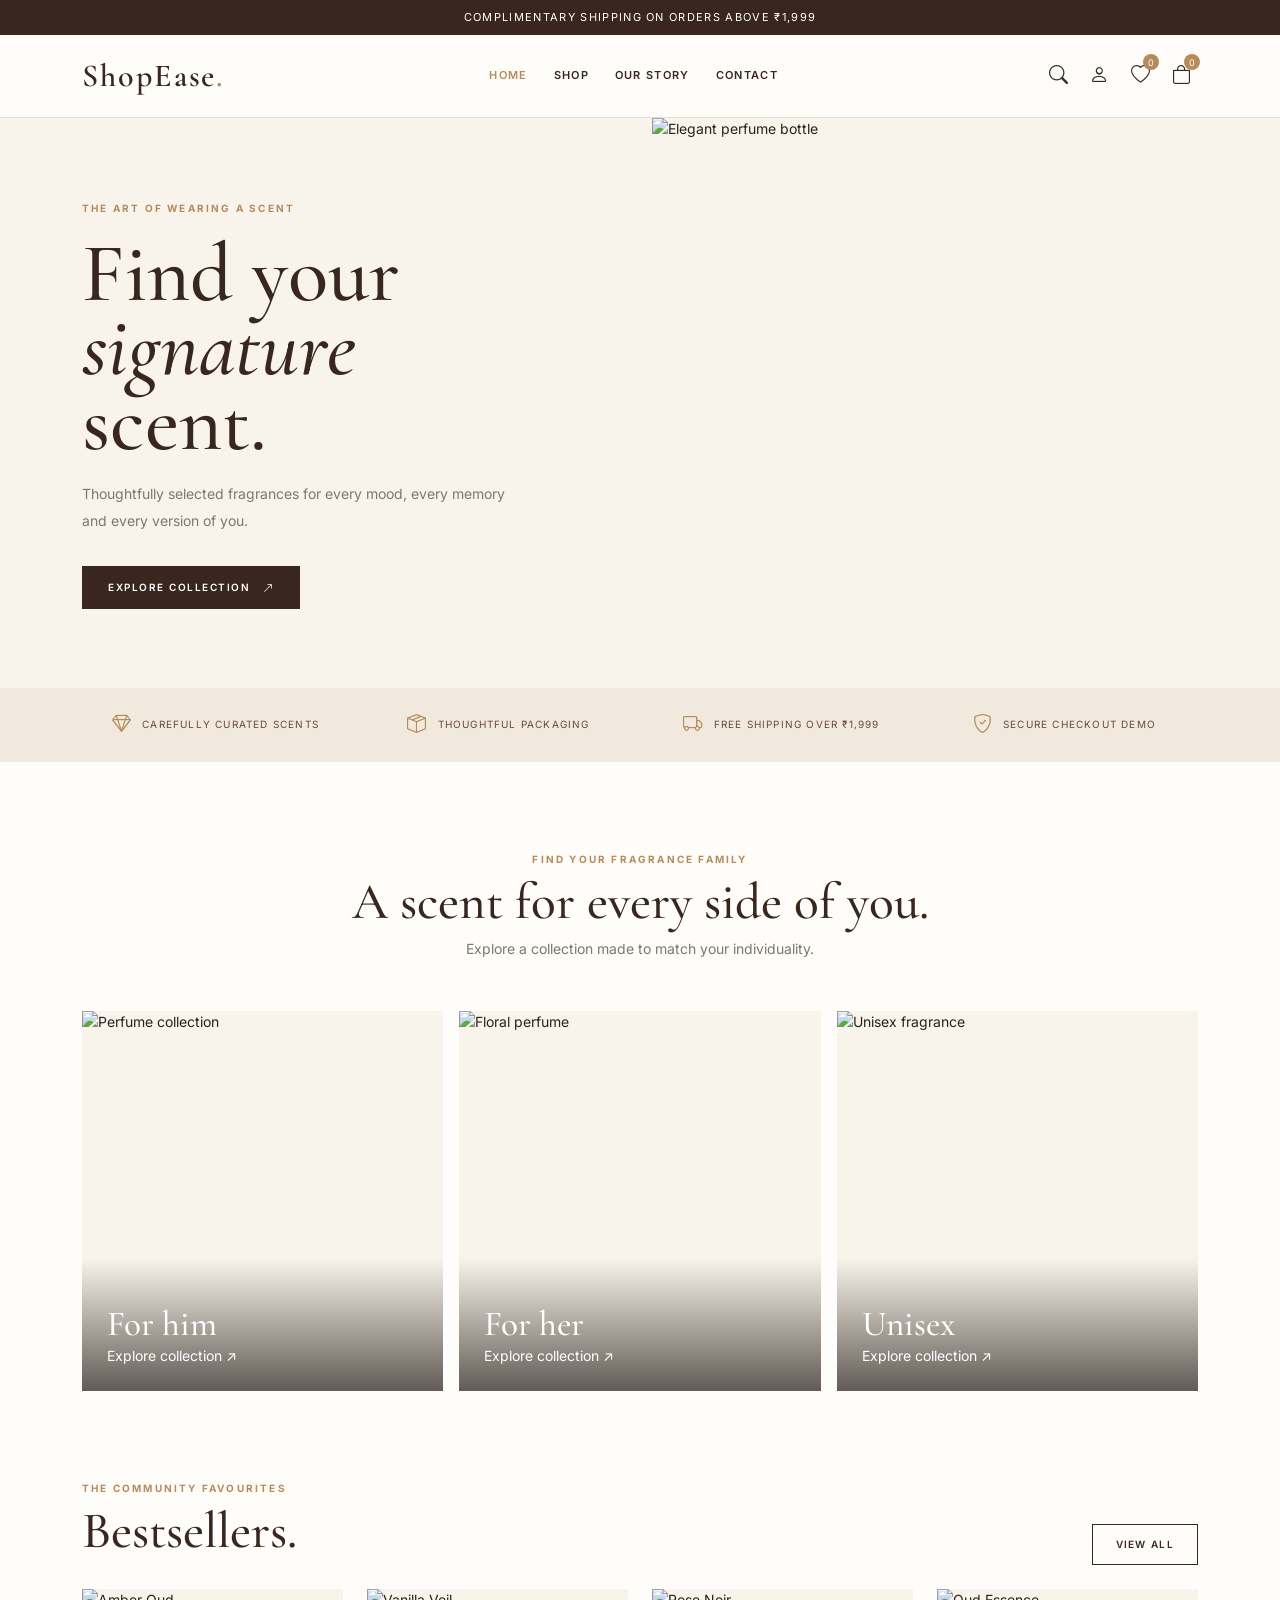
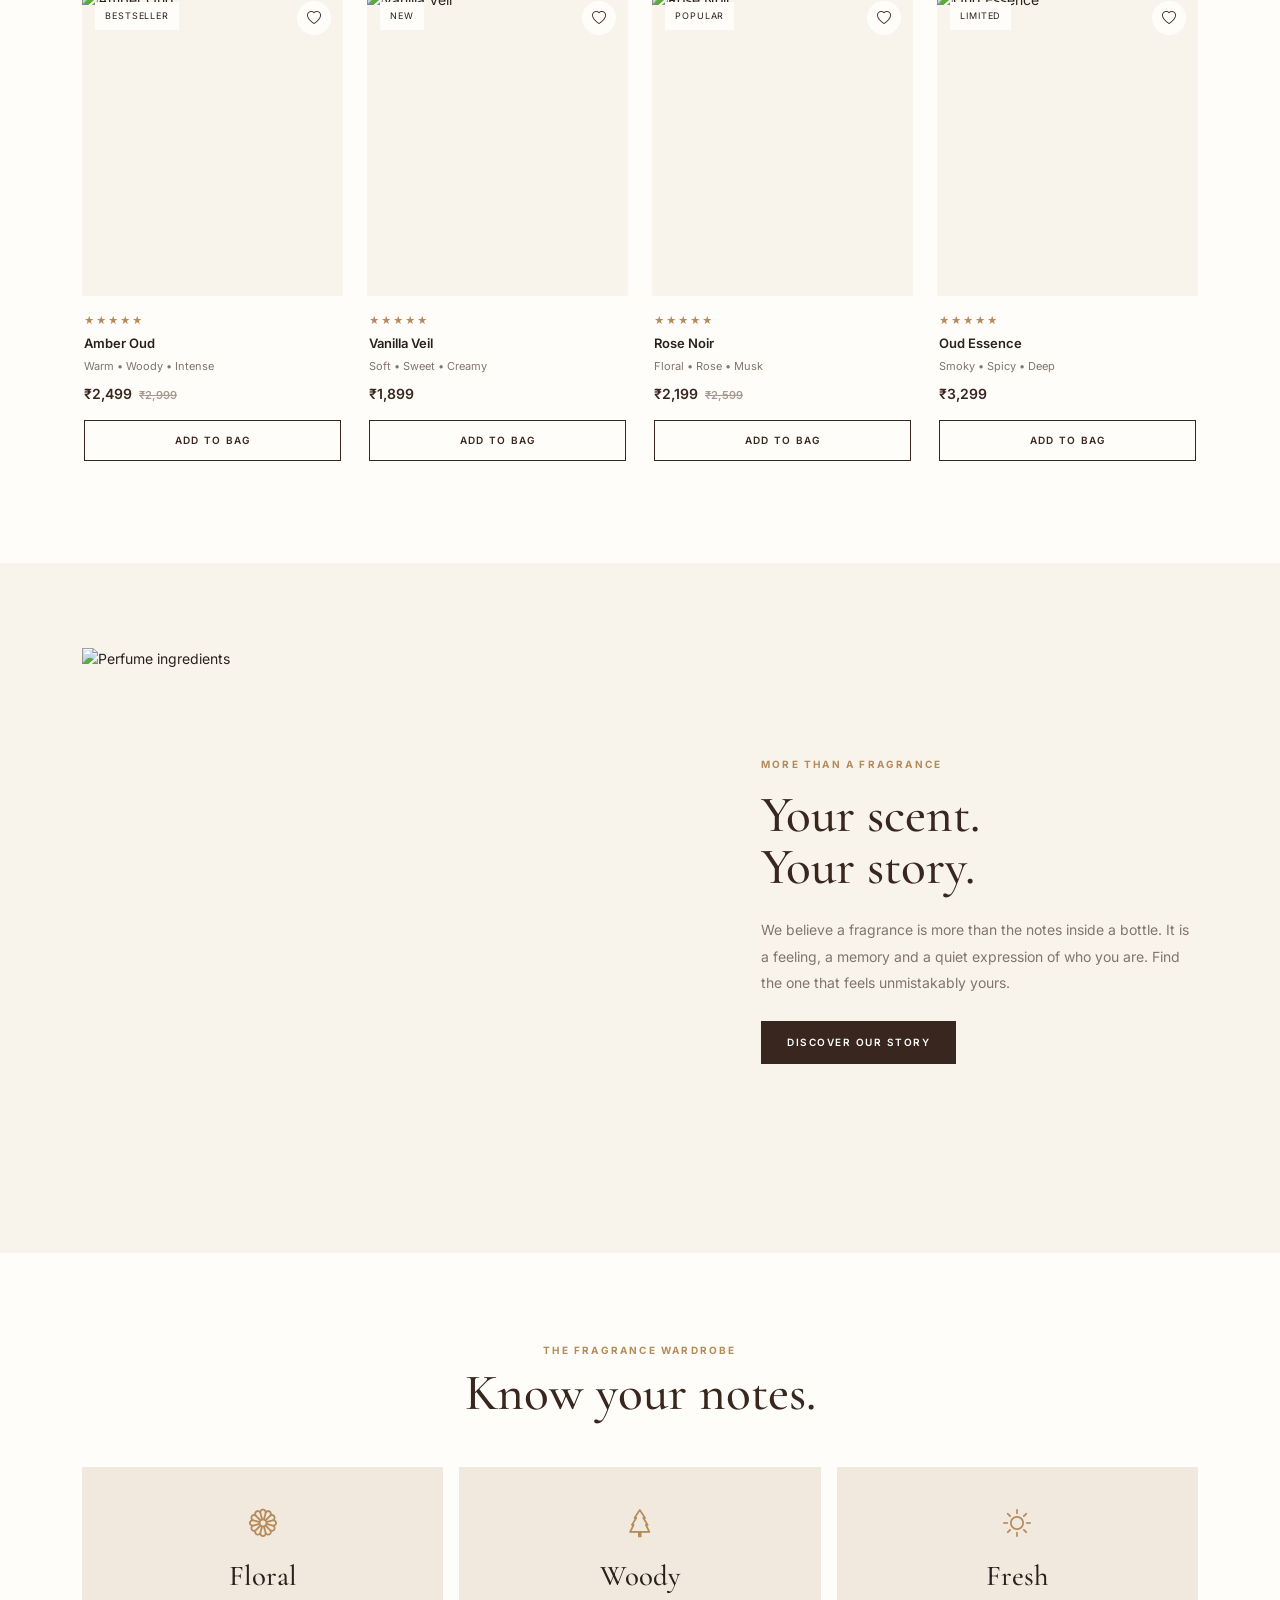
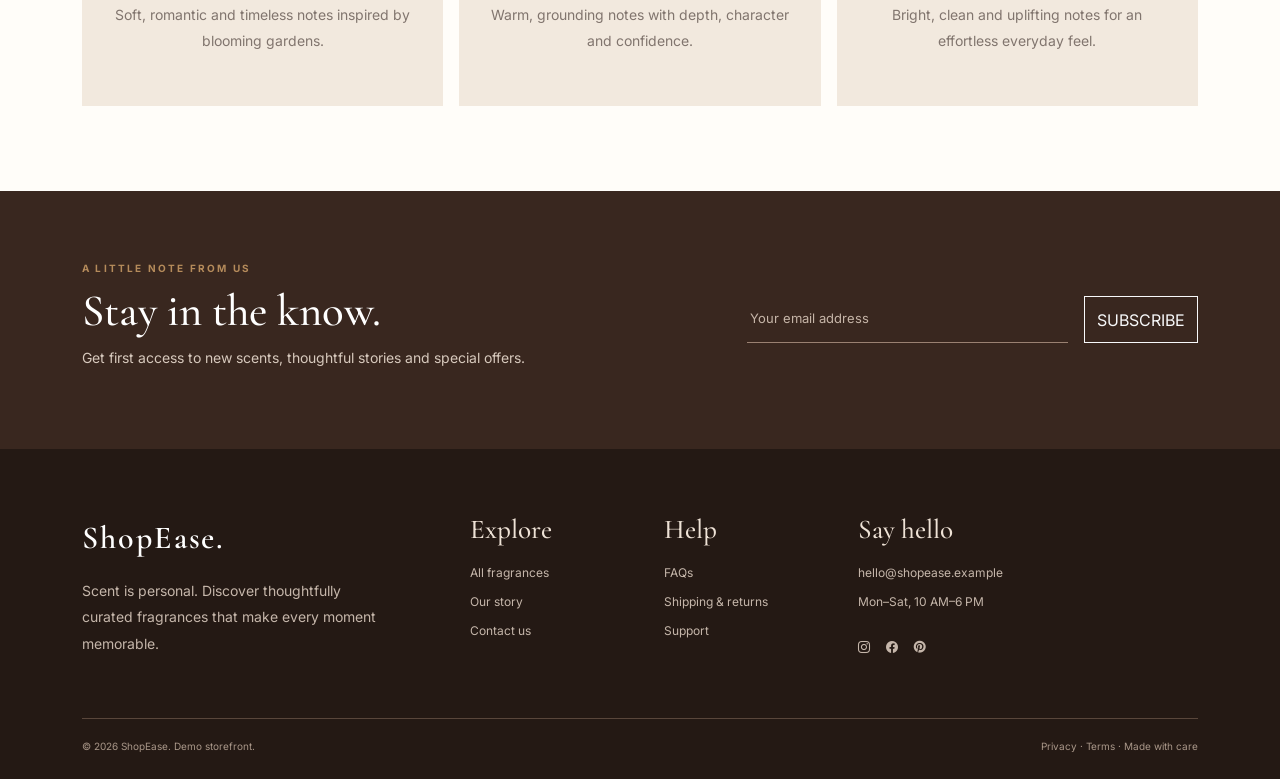
==== index.html @ 24ab1067 "first-commit" ====
<!doctype html>
<html lang="en">

<head>
    <meta charset="utf-8">
    <meta name="viewport" content="width=device-width, initial-scale=1">
    <meta name="description" content="Discover elegant fragrances at ShopEase.">
    <title>Home | ShopEase</title>
    <link rel="preconnect" href="https://fonts.googleapis.com">
    <link
        href="https://fonts.googleapis.com/css2?family=Cormorant+Garamond:wght@400;500;600;700&family=Inter:wght@300;400;500;600;700&display=swap"
        rel="stylesheet">
    <link href="https://cdn.jsdelivr.net/npm/bootstrap@5.3.3/dist/css/bootstrap.min.css" rel="stylesheet">
    <link href="https://cdn.jsdelivr.net/npm/bootstrap-icons@1.11.3/font/bootstrap-icons.min.css" rel="stylesheet">
    <link href="assets/css/style.css" rel="stylesheet">
</head>

<body>
    <div class="announcement">Complimentary shipping on orders above ₹1,999</div>
    <header class="site-header">
        <div class="container">
            <div class="header-main d-flex align-items-center justify-content-between">
                <button class="mobile-menu-btn d-lg-none" data-bs-toggle="offcanvas" data-bs-target="#mobileMenu"
                    aria-label="Open menu"><i class="bi bi-list"></i></button>
                <a class="brand-name" href="index.html">ShopEase<span style="color:var(--gold)">.</span></a>
                <nav class="desktop-nav d-none d-lg-block">
                    <ul class="navbar-nav flex-row">
                        <li class="nav-item"><a class="nav-link active" href="index.html">Home</a></li>
                        <li class="nav-item"><a class="nav-link " href="pages/shop.html">Shop</a></li>
                        <li class="nav-item"><a class="nav-link " href="pages/about.html">Our Story</a></li>
                        <li class="nav-item"><a class="nav-link " href="pages/contact.html">Contact</a></li>
                    </ul>
                </nav>
                <div class="d-flex align-items-center gap-2"><button class="header-icon" data-search-toggle
                        aria-label="Search"><i class="bi bi-search"></i></button><a
                        class="header-icon d-none d-sm-inline-block" href="pages/login.html" aria-label="Account"><i
                            class="bi bi-person"></i></a><a class="header-icon" href="pages/wishlist.html"
                        aria-label="Wishlist"><i class="bi bi-heart"></i><span class="count-badge"
                            data-wish-count>0</span></a><a class="header-icon" href="pages/cart.html"
                        aria-label="Cart"><i class="bi bi-bag"></i><span class="count-badge"
                            data-cart-count>0</span></a></div>
            </div>
        </div>
        <div class="search-panel" data-search-panel>
            <div class="container">
                <form action="pages/shop.html" class="d-flex gap-2"><input class="form-control" name="q"
                        placeholder="Search your favourite fragrance..."><button class="btn btn-choco">Search</button>
                </form>
            </div>
        </div>
    </header>
    <div class="offcanvas offcanvas-start" tabindex="-1" id="mobileMenu">
        <div class="offcanvas-header"><span class="brand-name">ShopEase.</span><button class="btn-close"
                data-bs-dismiss="offcanvas"></button></div>
        <div class="offcanvas-body">
            <div class="list-group list-group-flush"><a class="list-group-item" href="index.html">Home</a><a
                    class="list-group-item" href="pages/shop.html">Shop</a><a class="list-group-item"
                    href="pages/about.html">Our Story</a><a class="list-group-item"
                    href="pages/contact.html">Contact</a><a class="list-group-item" href="pages/login.html">My
                    Account</a><a class="list-group-item" href="pages/cart.html">Shopping Bag</a></div>
        </div>
    </div>
    <main>
        <section class="hero">
            <div class="container">
                <div class="row align-items-center">
                    <div class="col-lg-6">
                        <div class="hero-copy"><span class="eyebrow">The art of wearing a scent</span>
                            <h1>Find your<br><em>signature</em><br> scent.</h1>
                            <p>Thoughtfully selected fragrances for every mood, every memory and every version of you.
                            </p><a href="pages/shop.html" class="btn btn-choco mt-3">Explore collection <i
                                    class="bi bi-arrow-up-right ms-2"></i></a>
                        </div>
                    </div>
                    <div class="col-lg-6"><img class="hero-image"
                            src="https://images.unsplash.com/photo-1594035910387-fea47794261f?auto=format&fit=crop&w=1300&q=90"
                            alt="Elegant perfume bottle"></div>
                </div>
            </div>
        </section>
        <section class="trust-strip">
            <div class="container">
                <div class="row g-3">
                    <div class="col-6 col-lg-3">
                        <div class="trust-item"><i class="bi bi-gem"></i> Carefully curated scents</div>
                    </div>
                    <div class="col-6 col-lg-3">
                        <div class="trust-item"><i class="bi bi-box-seam"></i> Thoughtful packaging</div>
                    </div>
                    <div class="col-6 col-lg-3">
                        <div class="trust-item"><i class="bi bi-truck"></i> Free shipping over ₹1,999</div>
                    </div>
                    <div class="col-6 col-lg-3">
                        <div class="trust-item"><i class="bi bi-shield-check"></i> Secure checkout demo</div>
                    </div>
                </div>
            </div>
        </section>
        <section class="section-pad">
            <div class="container">
                <div class="text-center mb-5"><span class="eyebrow">Find your fragrance family</span>
                    <h2 class="section-title mt-2">A scent for every side of you.</h2>
                    <p class="section-copy">Explore a collection made to match your individuality.</p>
                </div>
                <div class="row g-3">
                    <div class="col-md-4"><a class="category-card d-block" href="pages/shop.html"><img
                                src="https://images.unsplash.com/photo-1615634260167-c8cdede054de?auto=format&fit=crop&w=900&q=85"
                                alt="Perfume collection">
                            <div class="category-overlay">
                                <h3>For him</h3><span>Explore collection ↗</span>
                            </div>
                        </a></div>
                    <div class="col-md-4"><a class="category-card d-block" href="pages/shop.html"><img
                                src="https://images.unsplash.com/photo-1585386959984-a4155224a1ad?auto=format&fit=crop&w=900&q=85"
                                alt="Floral perfume">
                            <div class="category-overlay">
                                <h3>For her</h3><span>Explore collection ↗</span>
                            </div>
                        </a></div>
                    <div class="col-md-4"><a class="category-card d-block" href="pages/shop.html"><img
                                src="https://images.unsplash.com/photo-1592945403244-b3fbafd7f539?auto=format&fit=crop&w=900&q=85"
                                alt="Unisex fragrance">
                            <div class="category-overlay">
                                <h3>Unisex</h3><span>Explore collection ↗</span>
                            </div>
                        </a></div>
                </div>
            </div>
        </section>
        <section class="section-pad pt-0">
            <div class="container">
                <div class="d-flex justify-content-between align-items-end mb-4">
                    <div><span class="eyebrow">The community favourites</span>
                        <h2 class="section-title mt-2">Bestsellers.</h2>
                    </div><a href="pages/shop.html" class="btn btn-outline-choco">View all</a>
                </div>
                <div class="row g-4">
                    <div class="col-6 col-lg-3">
                        <div class="product-card">
                            <div class="product-image-wrap"><a href="product.html?id=amber-oud"><img
                                        src="https://images.unsplash.com/photo-1594035910387-fea47794261f?auto=format&fit=crop&w=900&q=85"
                                        alt="Amber Oud" loading="lazy"></a><span class="product-tag">BESTSELLER</span>
                                <div class="product-actions"><button aria-label="Add to wishlist"
                                        data-wishlist='{"id":"amber-oud","name":"Amber Oud","desc":"Warm \u2022 Woody \u2022 Intense","price":2499,"old":2999,"image":"https://images.unsplash.com/photo-1594035910387-fea47794261f?auto=format&fit=crop&w=900&q=85","tag":"BESTSELLER","size":"100 ml"}'><i
                                            class="bi bi-heart"></i></button></div>
                            </div>
                            <div class="product-info">
                                <div class="stars mb-2">★★★★★</div>
                                <h3><a href="product.html?id=amber-oud">Amber Oud</a></h3>
                                <p>Warm • Woody • Intense</p>
                                <div class="price">₹2,499<span class="old-price">₹2,999</span></div><button
                                    class="btn btn-outline-choco btn-sm mt-3 w-100"
                                    data-add-cart='{"id":"amber-oud","name":"Amber Oud","desc":"Warm \u2022 Woody \u2022 Intense","price":2499,"old":2999,"image":"https://images.unsplash.com/photo-1594035910387-fea47794261f?auto=format&fit=crop&w=900&q=85","tag":"BESTSELLER","size":"100 ml"}'>Add
                                    to bag</button>
                            </div>
                        </div>
                    </div>
                    <div class="col-6 col-lg-3">
                        <div class="product-card">
                            <div class="product-image-wrap"><a href="product.html?id=vanilla-veil"><img
                                        src="https://images.unsplash.com/photo-1592945403244-b3fbafd7f539?auto=format&fit=crop&w=900&q=85"
                                        alt="Vanilla Veil" loading="lazy"></a><span class="product-tag">NEW</span>
                                <div class="product-actions"><button aria-label="Add to wishlist"
                                        data-wishlist='{"id":"vanilla-veil","name":"Vanilla Veil","desc":"Soft \u2022 Sweet \u2022 Creamy","price":1899,"old":0,"image":"https://images.unsplash.com/photo-1592945403244-b3fbafd7f539?auto=format&fit=crop&w=900&q=85","tag":"NEW","size":"100 ml"}'><i
                                            class="bi bi-heart"></i></button></div>
                            </div>
                            <div class="product-info">
                                <div class="stars mb-2">★★★★★</div>
                                <h3><a href="product.html?id=vanilla-veil">Vanilla Veil</a></h3>
                                <p>Soft • Sweet • Creamy</p>
                                <div class="price">₹1,899</div><button class="btn btn-outline-choco btn-sm mt-3 w-100"
                                    data-add-cart='{"id":"vanilla-veil","name":"Vanilla Veil","desc":"Soft \u2022 Sweet \u2022 Creamy","price":1899,"old":0,"image":"https://images.unsplash.com/photo-1592945403244-b3fbafd7f539?auto=format&fit=crop&w=900&q=85","tag":"NEW","size":"100 ml"}'>Add
                                    to bag</button>
                            </div>
                        </div>
                    </div>
                    <div class="col-6 col-lg-3">
                        <div class="product-card">
                            <div class="product-image-wrap"><a href="product.html?id=rose-noir"><img
                                        src="https://images.unsplash.com/photo-1585386959984-a4155224a1ad?auto=format&fit=crop&w=900&q=85"
                                        alt="Rose Noir" loading="lazy"></a><span class="product-tag">POPULAR</span>
                                <div class="product-actions"><button aria-label="Add to wishlist"
                                        data-wishlist='{"id":"rose-noir","name":"Rose Noir","desc":"Floral \u2022 Rose \u2022 Musk","price":2199,"old":2599,"image":"https://images.unsplash.com/photo-1585386959984-a4155224a1ad?auto=format&fit=crop&w=900&q=85","tag":"POPULAR","size":"100 ml"}'><i
                                            class="bi bi-heart"></i></button></div>
                            </div>
                            <div class="product-info">
                                <div class="stars mb-2">★★★★★</div>
                                <h3><a href="product.html?id=rose-noir">Rose Noir</a></h3>
                                <p>Floral • Rose • Musk</p>
                                <div class="price">₹2,199<span class="old-price">₹2,599</span></div><button
                                    class="btn btn-outline-choco btn-sm mt-3 w-100"
                                    data-add-cart='{"id":"rose-noir","name":"Rose Noir","desc":"Floral \u2022 Rose \u2022 Musk","price":2199,"old":2599,"image":"https://images.unsplash.com/photo-1585386959984-a4155224a1ad?auto=format&fit=crop&w=900&q=85","tag":"POPULAR","size":"100 ml"}'>Add
                                    to bag</button>
                            </div>
                        </div>
                    </div>
                    <div class="col-6 col-lg-3">
                        <div class="product-card">
                            <div class="product-image-wrap"><a href="product.html?id=oud-essence"><img
                                        src="https://images.unsplash.com/photo-1615634260167-c8cdede054de?auto=format&fit=crop&w=900&q=85"
                                        alt="Oud Essence" loading="lazy"></a><span class="product-tag">LIMITED</span>
                                <div class="product-actions"><button aria-label="Add to wishlist"
                                        data-wishlist='{"id":"oud-essence","name":"Oud Essence","desc":"Smoky \u2022 Spicy \u2022 Deep","price":3299,"old":0,"image":"https://images.unsplash.com/photo-1615634260167-c8cdede054de?auto=format&fit=crop&w=900&q=85","tag":"LIMITED","size":"100 ml"}'><i
                                            class="bi bi-heart"></i></button></div>
                            </div>
                            <div class="product-info">
                                <div class="stars mb-2">★★★★★</div>
                                <h3><a href="product.html?id=oud-essence">Oud Essence</a></h3>
                                <p>Smoky • Spicy • Deep</p>
                                <div class="price">₹3,299</div><button class="btn btn-outline-choco btn-sm mt-3 w-100"
                                    data-add-cart='{"id":"oud-essence","name":"Oud Essence","desc":"Smoky \u2022 Spicy \u2022 Deep","price":3299,"old":0,"image":"https://images.unsplash.com/photo-1615634260167-c8cdede054de?auto=format&fit=crop&w=900&q=85","tag":"LIMITED","size":"100 ml"}'>Add
                                    to bag</button>
                            </div>
                        </div>
                    </div>
                </div>
            </div>
        </section>
        <section class="editorial section-pad">
            <div class="container">
                <div class="row align-items-center g-5">
                    <div class="col-lg-6"><img class="editorial-img"
                            src="https://images.unsplash.com/photo-1608571423902-eed4a5ad8108?auto=format&fit=crop&w=1100&q=85"
                            alt="Perfume ingredients"></div>
                    <div class="col-lg-5 offset-lg-1"><span class="eyebrow">More than a fragrance</span>
                        <h2 class="section-title mt-3">Your scent.<br>Your story.</h2>
                        <p class="section-copy my-4">We believe a fragrance is more than the notes inside a bottle. It
                            is a feeling, a memory and a quiet expression of who you are. Find the one that feels
                            unmistakably yours.</p><a href="pages/about.html" class="btn btn-choco">Discover our
                            story</a>
                    </div>
                </div>
            </div>
        </section>
        <section class="section-pad">
            <div class="container">
                <div class="text-center mb-5"><span class="eyebrow">The fragrance wardrobe</span>
                    <h2 class="section-title mt-2">Know your notes.</h2>
                </div>
                <div class="row g-3">
                    <div class="col-md-4">
                        <div class="note-card"><i class="bi bi-flower1"></i>
                            <h3>Floral</h3>
                            <p class="section-copy">Soft, romantic and timeless notes inspired by blooming gardens.</p>
                        </div>
                    </div>
                    <div class="col-md-4">
                        <div class="note-card"><i class="bi bi-tree"></i>
                            <h3>Woody</h3>
                            <p class="section-copy">Warm, grounding notes with depth, character and confidence.</p>
                        </div>
                    </div>
                    <div class="col-md-4">
                        <div class="note-card"><i class="bi bi-sun"></i>
                            <h3>Fresh</h3>
                            <p class="section-copy">Bright, clean and uplifting notes for an effortless everyday feel.
                            </p>
                        </div>
                    </div>
                </div>
            </div>
        </section>
    </main>
    <section class="newsletter">
        <div class="container">
            <div class="row align-items-center g-4">
                <div class="col-lg-6"><span class="eyebrow">A little note from us</span>
                    <h2 class="serif mt-2">Stay in the know.</h2>
                    <p>Get first access to new scents, thoughtful stories and special offers.</p>
                </div>
                <div class="col-lg-5 offset-lg-1">
                    <form class="newsletter-form d-flex gap-3" data-newsletter><input type="email" class="form-control"
                            placeholder="Your email address" required><button
                            class="btn btn-outline-light rounded-0 text-uppercase" type="submit">Subscribe</button>
                    </form>
                </div>
            </div>
        </div>
    </section>
    <footer class="site-footer">
        <div class="container">
            <div class="row g-5">
                <div class="col-lg-4"><a class="brand-name text-white" href="index.html">ShopEase.</a>
                    <p class="mt-3" style="color:#c5b6aa;line-height:1.9;max-width:300px">Scent is personal. Discover
                        thoughtfully curated fragrances that make every moment memorable.</p>
                </div>
                <div class="col-6 col-lg-2">
                    <h3 class="footer-title">Explore</h3><a class="footer-link" href="pages/shop.html">All
                        fragrances</a><a class="footer-link" href="pages/about.html">Our story</a><a class="footer-link"
                        href="pages/contact.html">Contact us</a>
                </div>
                <div class="col-6 col-lg-2">
                    <h3 class="footer-title">Help</h3><a class="footer-link" href="pages/faq.html">FAQs</a><a
                        class="footer-link" href="pages/shipping.html">Shipping & returns</a><a class="footer-link"
                        href="pages/contact.html">Support</a>
                </div>
                <div class="col-lg-3">
                    <h3 class="footer-title">Say hello</h3><a class="footer-link"
                        href="mailto:hello@shopease.example">hello@shopease.example</a><span
                        class="footer-link">Mon–Sat, 10 AM–6 PM</span>
                    <div class="d-flex gap-3 mt-3"><a class="footer-link" href="#"><i class="bi bi-instagram"></i></a><a
                            class="footer-link" href="#"><i class="bi bi-facebook"></i></a><a class="footer-link"
                            href="#"><i class="bi bi-pinterest"></i></a></div>
                </div>
            </div>
            <div class="footer-bottom d-flex flex-column flex-md-row justify-content-between gap-2"><span>© 2026
                    ShopEase. Demo storefront.</span><span>Privacy · Terms · Made with care</span></div>
        </div>
    </footer>
    <script src="https://cdn.jsdelivr.net/npm/bootstrap@5.3.3/dist/js/bootstrap.bundle.min.js"></script>
    <script src="assets/js/main.js"></script>
    <script src="assets/js/main-second.js"></script>
</body>

</html>
---- assets/css/style.css ----
:root{--cream:#f8f4ec;--cream-2:#eee5d8;--paper:#fffdf9;--choco:#39271f;--brown:#684a3b;--tan:#c9a98b;--gold:#b58b5b;--ink:#29211d;--muted:#81756e;--line:#e7ddd1}
*{box-sizing:border-box}html{scroll-behavior:smooth}body{font-family:'Inter',sans-serif;background:var(--paper);color:var(--ink);font-size:14px}a{color:inherit;text-decoration:none}a:hover{color:var(--gold)}img{max-width:100%;display:block}button,.btn{transition:.25s ease}.serif,.brand-name,h1,h2,h3,h4{font-family:'Cormorant Garamond',serif}.brand-name{font-size:2rem;font-weight:600;letter-spacing:.06em;color:var(--choco)}.announcement{background:var(--choco);color:#fff;text-align:center;padding:9px 12px;font-size:11px;letter-spacing:.12em;text-transform:uppercase}.site-header{background:rgba(255,253,249,.97);border-bottom:1px solid var(--line);position:sticky;top:0;z-index:1000}.header-main{min-height:82px}.nav-link{font-size:11px;text-transform:uppercase;letter-spacing:.12em;font-weight:600;color:var(--choco)!important;padding:12px 13px!important}.nav-link:hover,.nav-link.active{color:var(--gold)!important}.header-icon{border:0;background:transparent;color:var(--choco);font-size:19px;padding:7px;position:relative}.count-badge{position:absolute;top:0;right:-2px;background:var(--gold);color:white;border-radius:50%;font-size:9px;width:16px;height:16px;display:grid;place-items:center}.btn-choco{background:var(--choco);color:#fff;border:1px solid var(--choco);border-radius:0;padding:13px 25px;text-transform:uppercase;font-size:10px;letter-spacing:.15em;font-weight:600}.btn-choco:hover{background:var(--gold);border-color:var(--gold);color:#fff}.btn-outline-choco{border:1px solid var(--choco);color:var(--choco);border-radius:0;padding:12px 23px;text-transform:uppercase;font-size:10px;letter-spacing:.13em;font-weight:600}.btn-outline-choco:hover{background:var(--choco);color:white}.eyebrow{font-size:10px;text-transform:uppercase;letter-spacing:.22em;color:var(--gold);font-weight:700}.section-title{font-size:clamp(2.2rem,4vw,3.4rem);line-height:1.02;color:var(--choco);font-weight:500}.section-copy{color:var(--muted);line-height:1.9}.hero{background:var(--cream);min-height:570px;display:flex;align-items:center;overflow:hidden}.hero-copy{padding:70px 0}.hero h1{font-size:clamp(3.4rem,6.5vw,6rem);line-height:.9;font-weight:500;color:var(--choco);margin:20px 0}.hero p{max-width:430px;color:var(--muted);line-height:1.9}.hero-image{height:570px;object-fit:cover;width:100%;object-position:center}.trust-strip{background:#f1e9de;padding:23px 0}.trust-item{font-size:10px;text-transform:uppercase;letter-spacing:.12em;color:var(--brown);display:flex;align-items:center;gap:10px;justify-content:center}.trust-item i{font-size:19px;color:var(--gold)}.section-pad{padding:85px 0}.category-card{position:relative;overflow:hidden;background:var(--cream);height:380px}.category-card img{width:100%;height:100%;object-fit:cover;transition:transform .6s}.category-card:hover img{transform:scale(1.05)}.category-overlay{position:absolute;inset:auto 0 0;padding:45px 25px 25px;background:linear-gradient(transparent,rgba(28,18,13,.68));color:white}.category-overlay h3{font-size:2.2rem;margin:0}.category-overlay a{font-size:10px;letter-spacing:.15em;text-transform:uppercase;border-bottom:1px solid #fff;padding-bottom:5px}.product-card{height:100%;position:relative}.product-image-wrap{position:relative;background:var(--cream);overflow:hidden;aspect-ratio:4/4.7}.product-image-wrap img{width:100%;height:100%;object-fit:cover;transition:transform .5s}.product-card:hover .product-image-wrap img{transform:scale(1.04)}.product-tag{position:absolute;top:13px;left:13px;background:#fffdf9;padding:7px 10px;font-size:9px;text-transform:uppercase;letter-spacing:.1em}.product-actions{position:absolute;right:12px;top:12px;display:grid;gap:8px}.product-actions button{border:0;background:#fffdf9;width:34px;height:34px;border-radius:50%;color:var(--choco)}.product-info{padding:17px 2px}.product-info h3{font-family:'Inter',sans-serif;font-size:13px;font-weight:600;margin:0 0 7px}.product-info p{color:var(--muted);font-size:11px;margin-bottom:8px}.price{font-weight:600;color:var(--choco)}.old-price{color:#a69a91;text-decoration:line-through;font-size:11px;margin-left:7px}.stars{color:var(--gold);font-size:10px;letter-spacing:2px}.editorial{background:var(--cream);overflow:hidden}.editorial-img{width:100%;height:520px;object-fit:cover}.note-card{background:#f2e9de;padding:35px 25px;text-align:center;height:100%}.note-card i{font-size:28px;color:var(--gold)}.note-card h3{font-size:1.8rem;margin:15px 0 8px}.newsletter{background:var(--choco);color:white;padding:65px 0}.newsletter h2{font-size:2.8rem}.newsletter p{color:#d7c9bd}.newsletter-form .form-control{border-radius:0;background:transparent;border:0;border-bottom:1px solid #9a8172;color:white;padding:13px 3px}.newsletter-form .form-control::placeholder{color:#c6b5a8}.site-footer{background:#241914;color:#eee2d6;padding:65px 0 25px}.footer-title{font-family:'Cormorant Garamond',serif;font-size:1.7rem;margin-bottom:18px}.footer-link{display:block;color:#c5b6aa;font-size:12px;margin:11px 0}.footer-link:hover{color:white}.footer-bottom{border-top:1px solid #59463b;margin-top:45px;padding-top:20px;color:#a99789;font-size:10px}.page-hero{background:var(--cream);padding:65px 0;text-align:center}.page-hero h1{font-size:3.6rem;color:var(--choco);margin:8px 0}.breadcrumb{justify-content:center;font-size:10px;text-transform:uppercase;letter-spacing:.1em;color:var(--muted)}.breadcrumb-item+.breadcrumb-item::before{color:var(--gold)}.form-control,.form-select{border-radius:0;border:1px solid var(--line);padding:13px;font-size:13px}.form-control:focus,.form-select:focus{border-color:var(--gold);box-shadow:0 0 0 .15rem rgba(181,139,91,.12)}.form-label{font-size:11px;text-transform:uppercase;letter-spacing:.1em;font-weight:600;color:var(--brown)}.content-card{background:#fff;border:1px solid var(--line);padding:28px}.filter-box{border:1px solid var(--line);padding:22px;margin-bottom:22px}.filter-box h3{font-family:'Inter',sans-serif;font-size:12px;text-transform:uppercase;letter-spacing:.12em;font-weight:700}.filter-check{display:block;color:var(--muted);font-size:12px;margin:12px 0}.product-detail-img{background:var(--cream);width:100%;height:560px;object-fit:cover}.quantity-control{display:flex;align-items:center;border:1px solid var(--line);width:max-content}.quantity-control button{border:0;background:transparent;padding:9px 14px}.quantity-control input{width:40px;text-align:center;border:0}.cart-table img{width:78px;height:90px;object-fit:cover;background:var(--cream)}.summary-row{display:flex;justify-content:space-between;padding:12px 0;border-bottom:1px solid var(--line);font-size:12px}.summary-row.total{font-weight:700;font-size:15px;color:var(--choco)}.auth-wrap{min-height:70vh;background:var(--cream);display:grid;place-items:center;padding:55px 15px}.auth-card{background:#fff;padding:45px;width:min(100%,480px);border:1px solid var(--line)}.about-image{height:540px;object-fit:cover;width:100%}.faq-item{border-bottom:1px solid var(--line);padding:18px 0}.faq-item summary{font-family:'Cormorant Garamond',serif;font-size:1.5rem;color:var(--choco);cursor:pointer}.faq-item p{color:var(--muted);line-height:1.8;padding-top:12px}.empty-state{text-align:center;padding:70px 20px;background:var(--cream)}.empty-state i{font-size:45px;color:var(--gold)}.mobile-menu-btn{border:0;background:none;font-size:23px;color:var(--choco)}.search-panel{display:none;background:#fff;padding:15px;border-top:1px solid var(--line)}.search-panel.show{display:block}
@media(max-width:991px){.hero{min-height:auto}.hero-image{height:430px}.hero-copy{padding:55px 20px}.header-main{min-height:70px}.desktop-nav{display:none}.section-pad{padding:65px 0}.editorial-img{height:420px}}
@media(max-width:575px){.hero-image{height:330px}.hero h1{font-size:3.5rem}.category-card{height:300px}.section-pad{padding:55px 0}.page-hero h1{font-size:2.8rem}.auth-card{padding:28px 22px}.product-detail-img{height:390px}.trust-item{justify-content:flex-start;padding:8px 20px}.brand-name{font-size:1.7rem}}
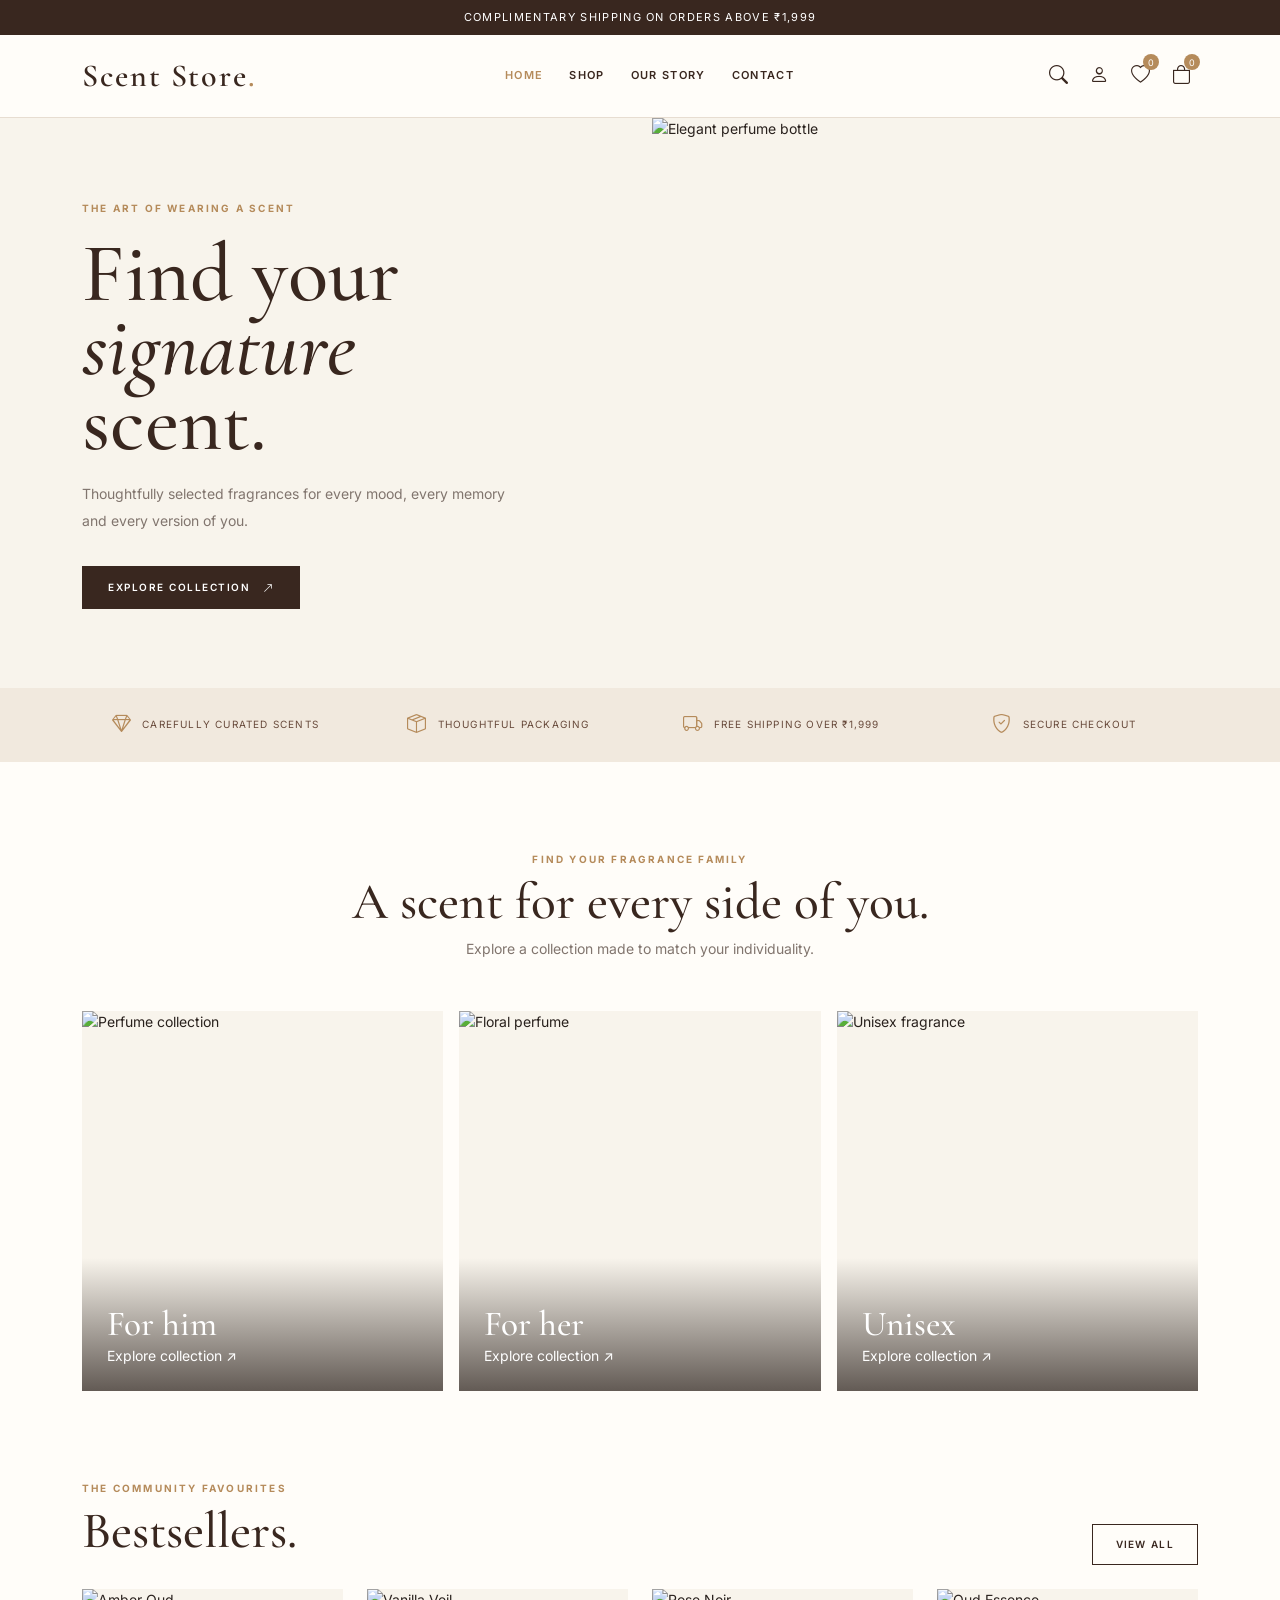
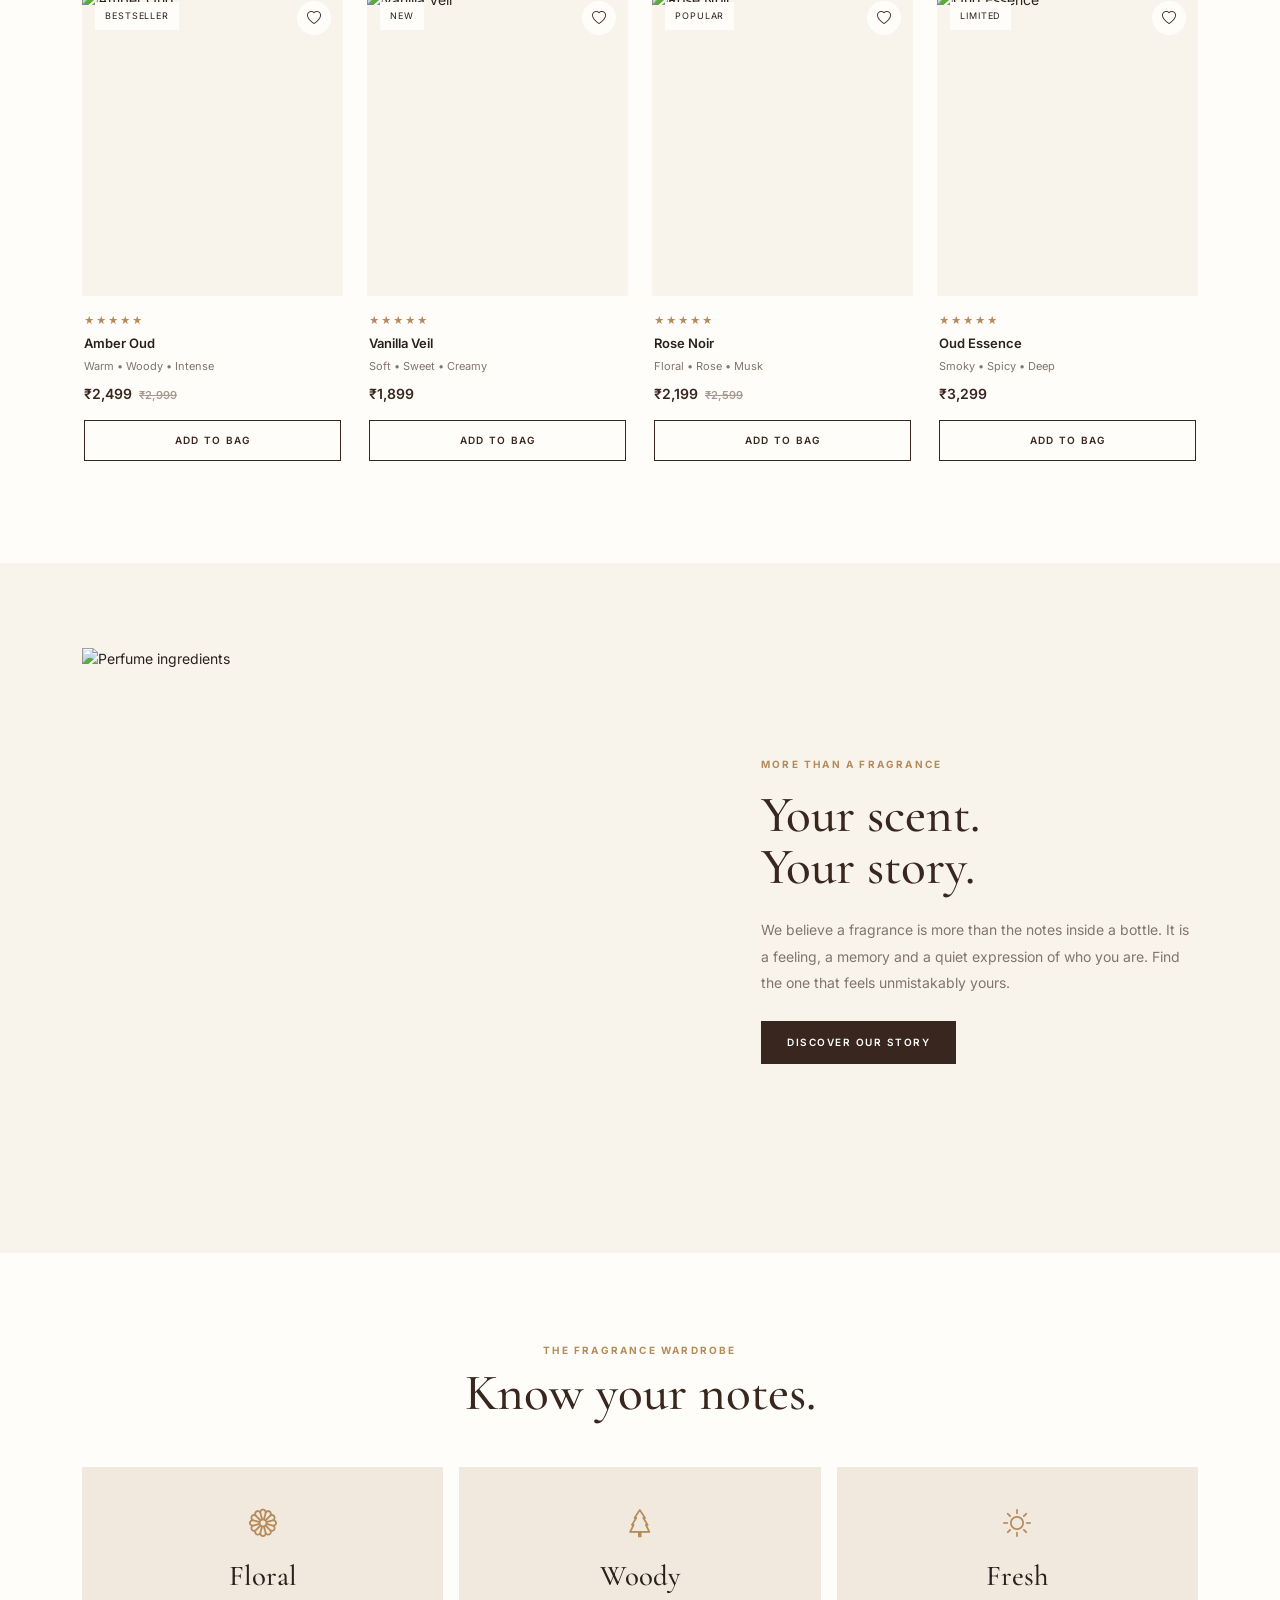
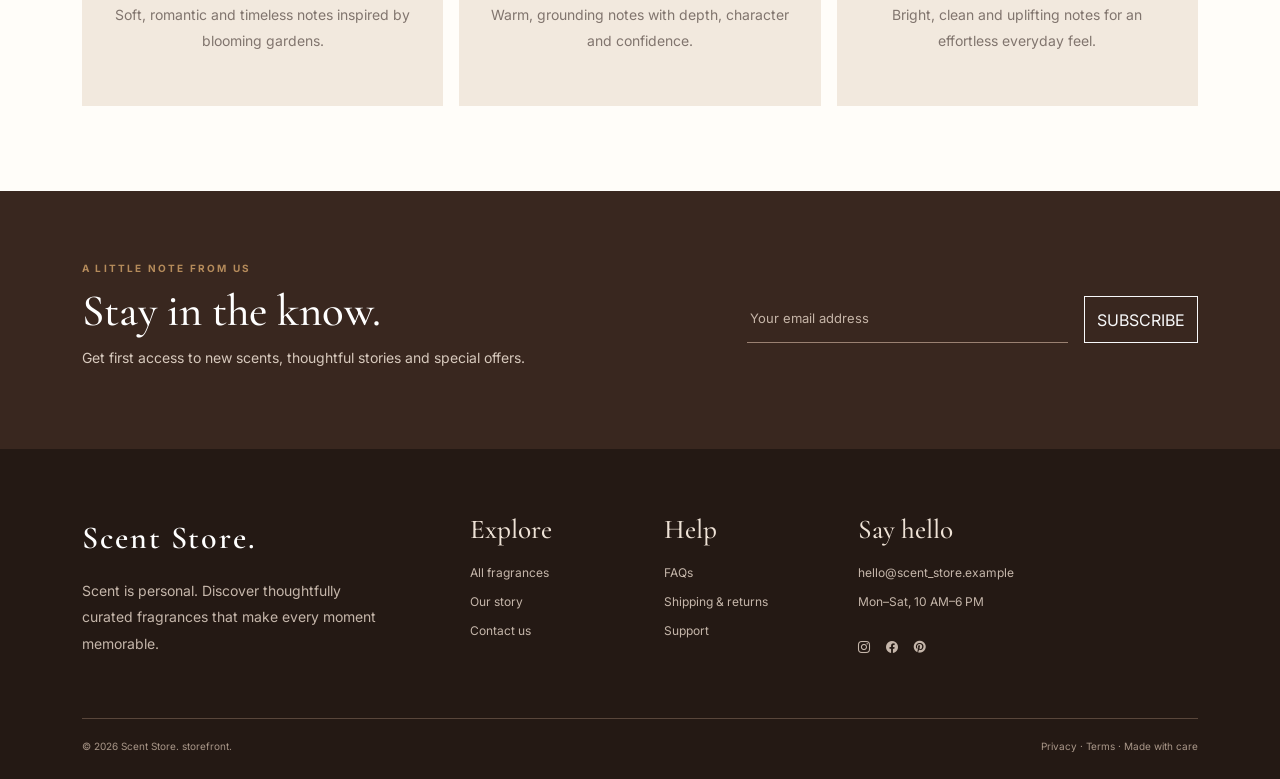
==== commit fcd04d0b: "title-change" ====
--- a/index.html
+++ b/index.html
@@ -4,8 +4,8 @@
 <head>
     <meta charset="utf-8">
     <meta name="viewport" content="width=device-width, initial-scale=1">
-    <meta name="description" content="Discover elegant fragrances at ShopEase.">
-    <title>Home | ShopEase</title>
+    <meta name="description" content="Discover elegant fragrances at Scent Store.">
+    <title>Home | Scent Store</title>
     <link rel="preconnect" href="https://fonts.googleapis.com">
     <link
         href="https://fonts.googleapis.com/css2?family=Cormorant+Garamond:wght@400;500;600;700&family=Inter:wght@300;400;500;600;700&display=swap"
@@ -22,7 +22,7 @@
             <div class="header-main d-flex align-items-center justify-content-between">
                 <button class="mobile-menu-btn d-lg-none" data-bs-toggle="offcanvas" data-bs-target="#mobileMenu"
                     aria-label="Open menu"><i class="bi bi-list"></i></button>
-                <a class="brand-name" href="index.html">ShopEase<span style="color:var(--gold)">.</span></a>
+                <a class="brand-name" href="index.html">Scent Store<span style="color:var(--gold)">.</span></a>
                 <nav class="desktop-nav d-none d-lg-block">
                     <ul class="navbar-nav flex-row">
                         <li class="nav-item"><a class="nav-link active" href="index.html">Home</a></li>
@@ -50,7 +50,7 @@
         </div>
     </header>
     <div class="offcanvas offcanvas-start" tabindex="-1" id="mobileMenu">
-        <div class="offcanvas-header"><span class="brand-name">ShopEase.</span><button class="btn-close"
+        <div class="offcanvas-header"><span class="brand-name">Scent Store.</span><button class="btn-close"
                 data-bs-dismiss="offcanvas"></button></div>
         <div class="offcanvas-body">
             <div class="list-group list-group-flush"><a class="list-group-item" href="index.html">Home</a><a
@@ -91,7 +91,7 @@
                         <div class="trust-item"><i class="bi bi-truck"></i> Free shipping over ₹1,999</div>
                     </div>
                     <div class="col-6 col-lg-3">
-                        <div class="trust-item"><i class="bi bi-shield-check"></i> Secure checkout demo</div>
+                        <div class="trust-item"><i class="bi bi-shield-check"></i> Secure checkout</div>
                     </div>
                 </div>
             </div>
@@ -280,7 +280,7 @@
     <footer class="site-footer">
         <div class="container">
             <div class="row g-5">
-                <div class="col-lg-4"><a class="brand-name text-white" href="index.html">ShopEase.</a>
+                <div class="col-lg-4"><a class="brand-name text-white" href="index.html">Scent Store.</a>
                     <p class="mt-3" style="color:#c5b6aa;line-height:1.9;max-width:300px">Scent is personal. Discover
                         thoughtfully curated fragrances that make every moment memorable.</p>
                 </div>
@@ -296,7 +296,7 @@
                 </div>
                 <div class="col-lg-3">
                     <h3 class="footer-title">Say hello</h3><a class="footer-link"
-                        href="mailto:hello@shopease.example">hello@shopease.example</a><span
+                        href="mailto:hello@scents_tore.example">hello@scent_store.example</a><span
                         class="footer-link">Mon–Sat, 10 AM–6 PM</span>
                     <div class="d-flex gap-3 mt-3"><a class="footer-link" href="#"><i class="bi bi-instagram"></i></a><a
                             class="footer-link" href="#"><i class="bi bi-facebook"></i></a><a class="footer-link"
@@ -304,7 +304,7 @@
                 </div>
             </div>
             <div class="footer-bottom d-flex flex-column flex-md-row justify-content-between gap-2"><span>© 2026
-                    ShopEase. Demo storefront.</span><span>Privacy · Terms · Made with care</span></div>
+                    Scent Store. storefront.</span><span>Privacy · Terms · Made with care</span></div>
         </div>
     </footer>
     <script src="https://cdn.jsdelivr.net/npm/bootstrap@5.3.3/dist/js/bootstrap.bundle.min.js"></script>
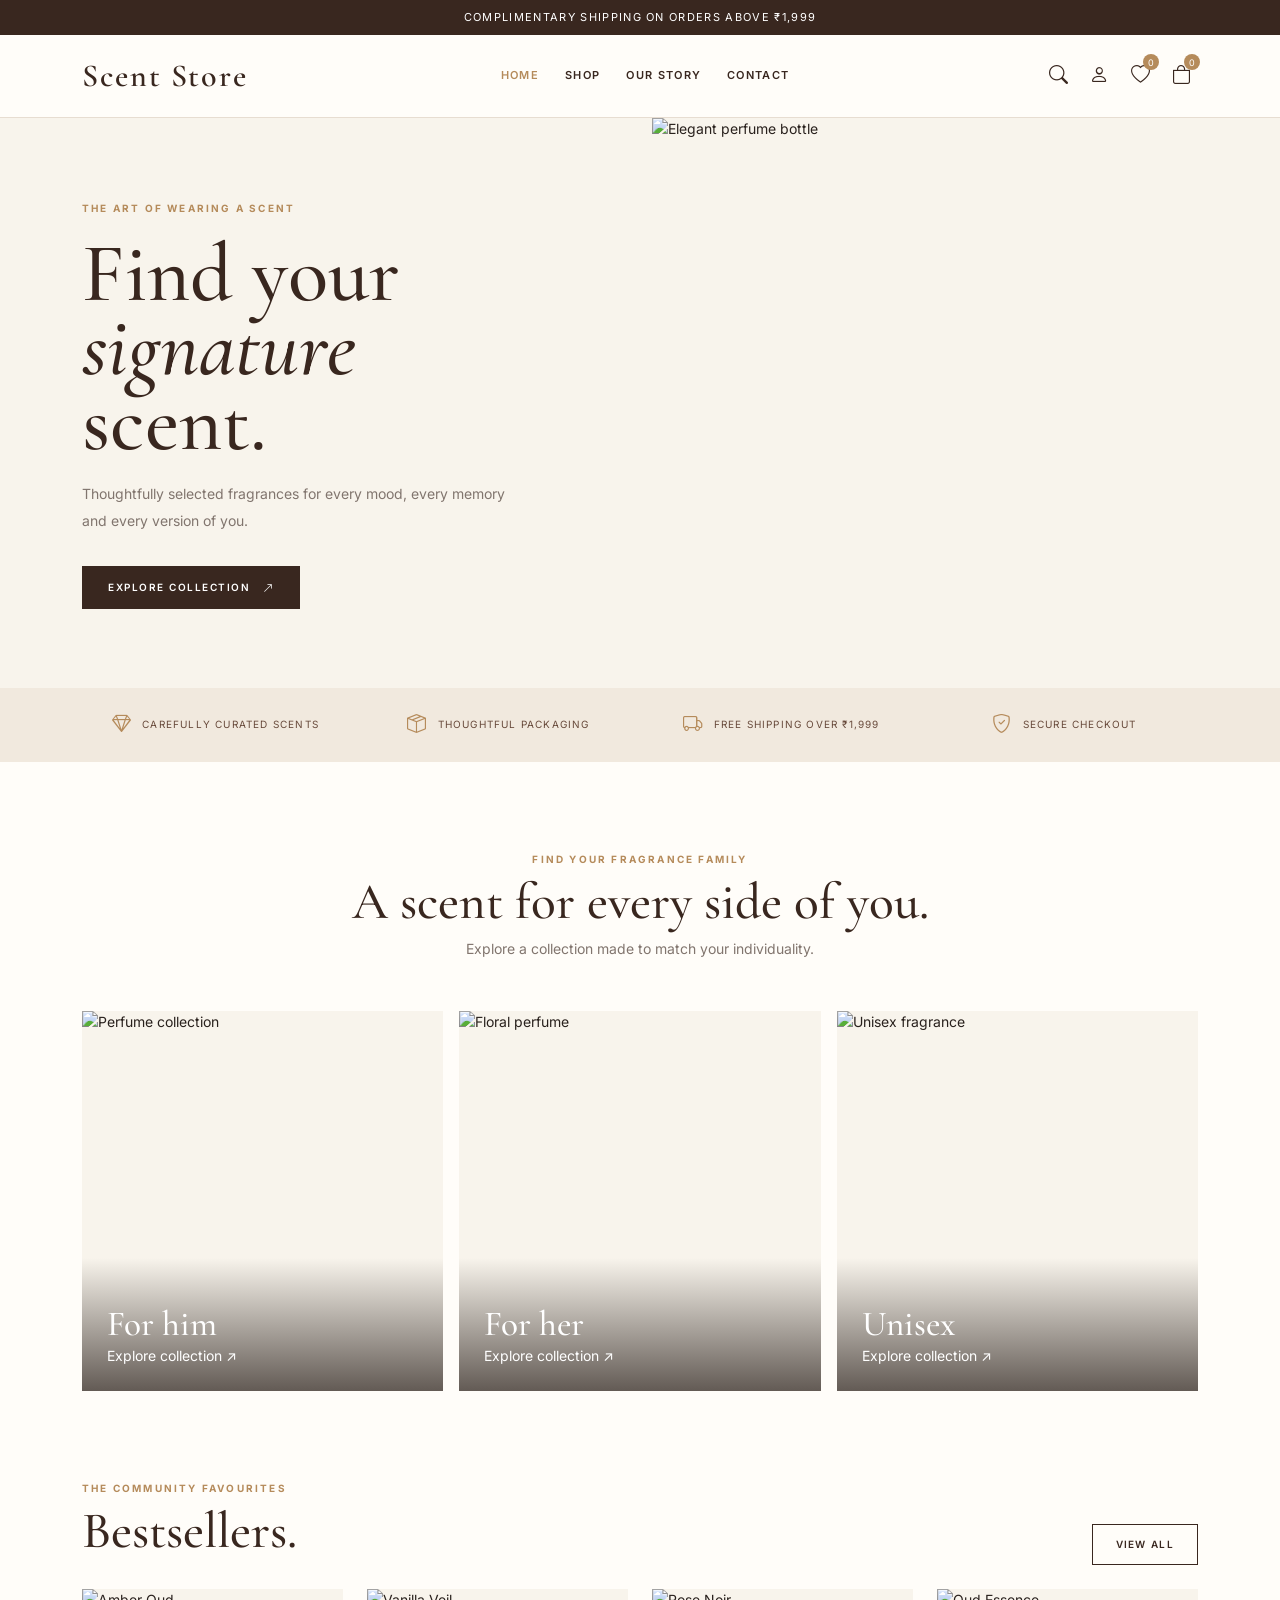
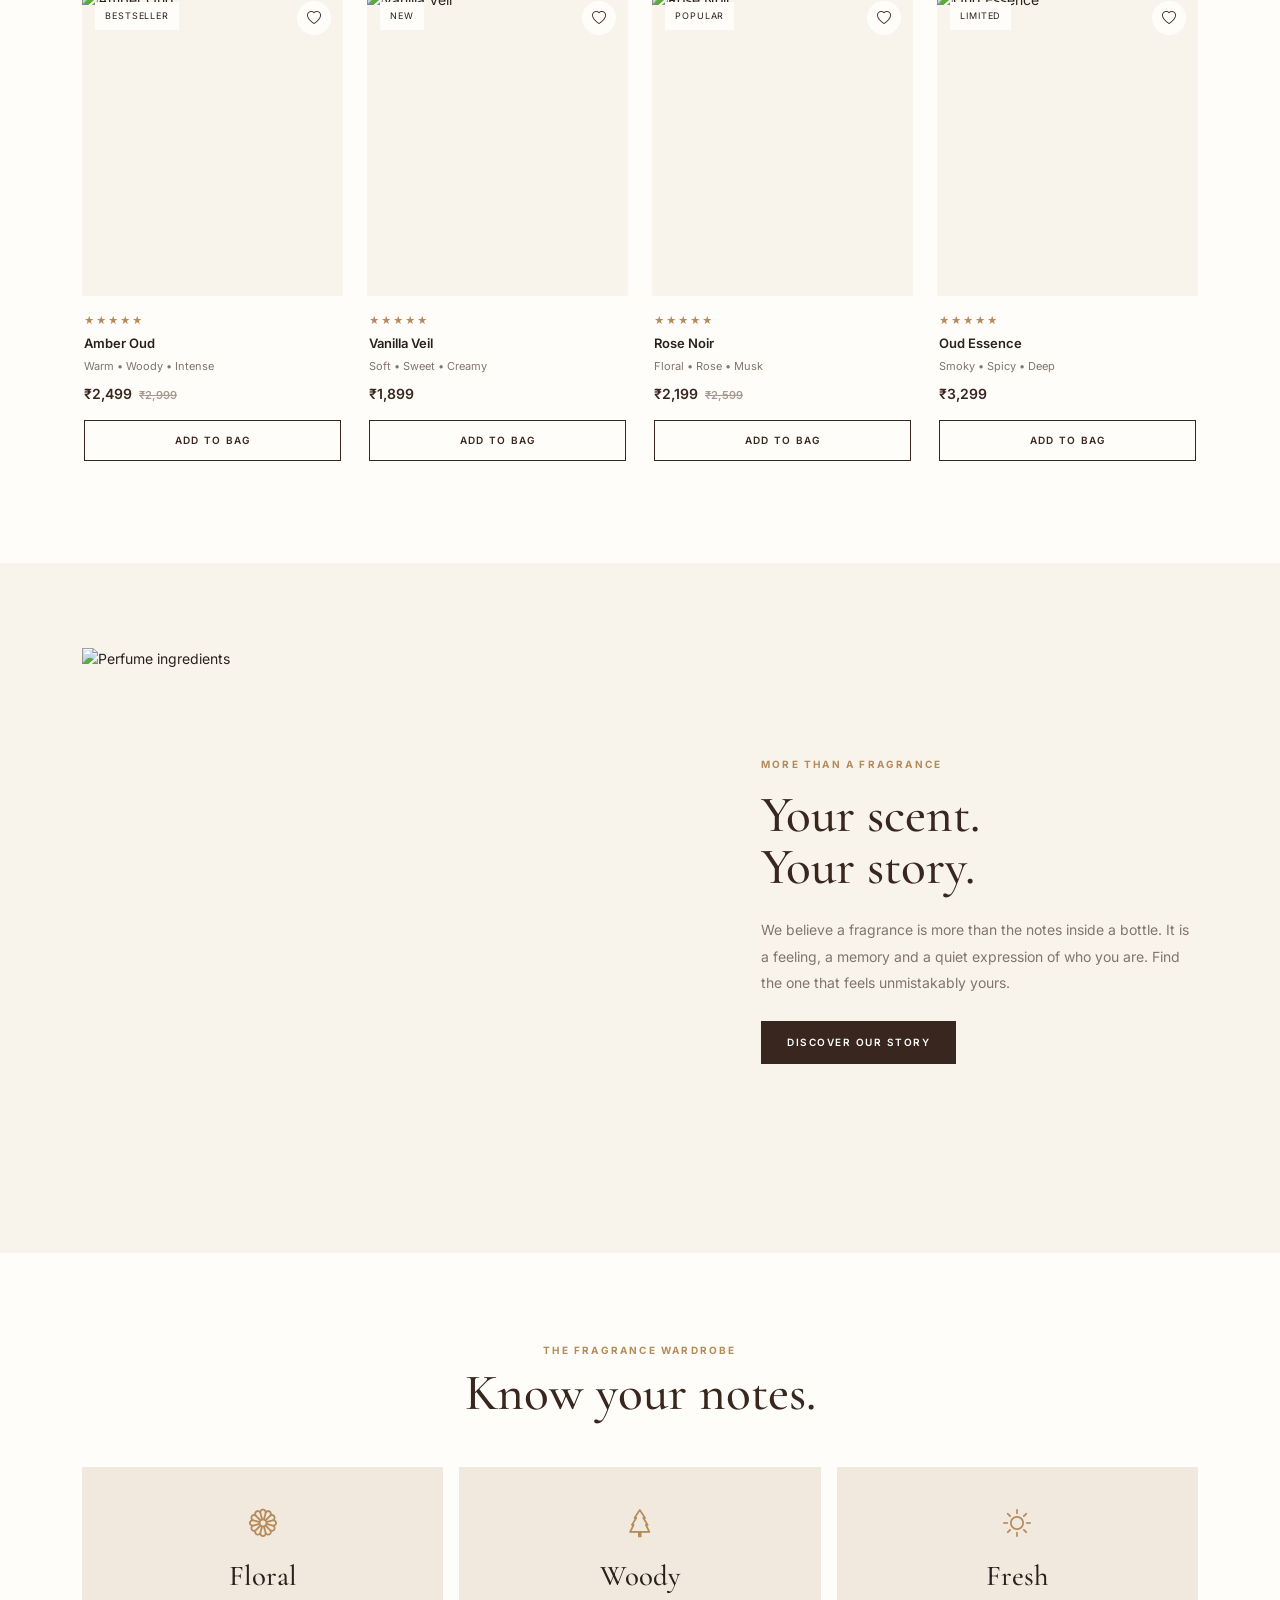
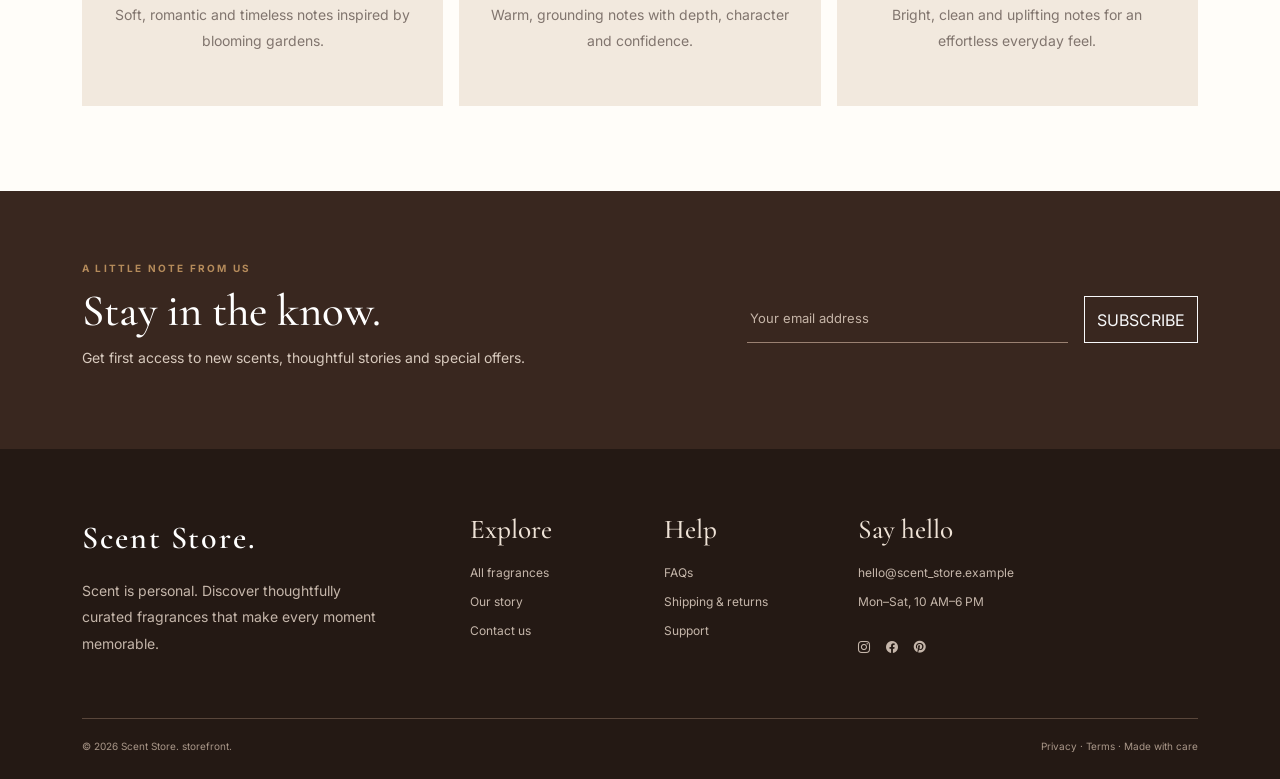
==== commit 96967920: "header-fix" ====
--- a/index.html
+++ b/index.html
@@ -22,7 +22,7 @@
             <div class="header-main d-flex align-items-center justify-content-between">
                 <button class="mobile-menu-btn d-lg-none" data-bs-toggle="offcanvas" data-bs-target="#mobileMenu"
                     aria-label="Open menu"><i class="bi bi-list"></i></button>
-                <a class="brand-name" href="index.html">Scent Store<span style="color:var(--gold)">.</span></a>
+                <a class="brand-name" href="index.html">Scent Store</a>
                 <nav class="desktop-nav d-none d-lg-block">
                     <ul class="navbar-nav flex-row">
                         <li class="nav-item"><a class="nav-link active" href="index.html">Home</a></li>
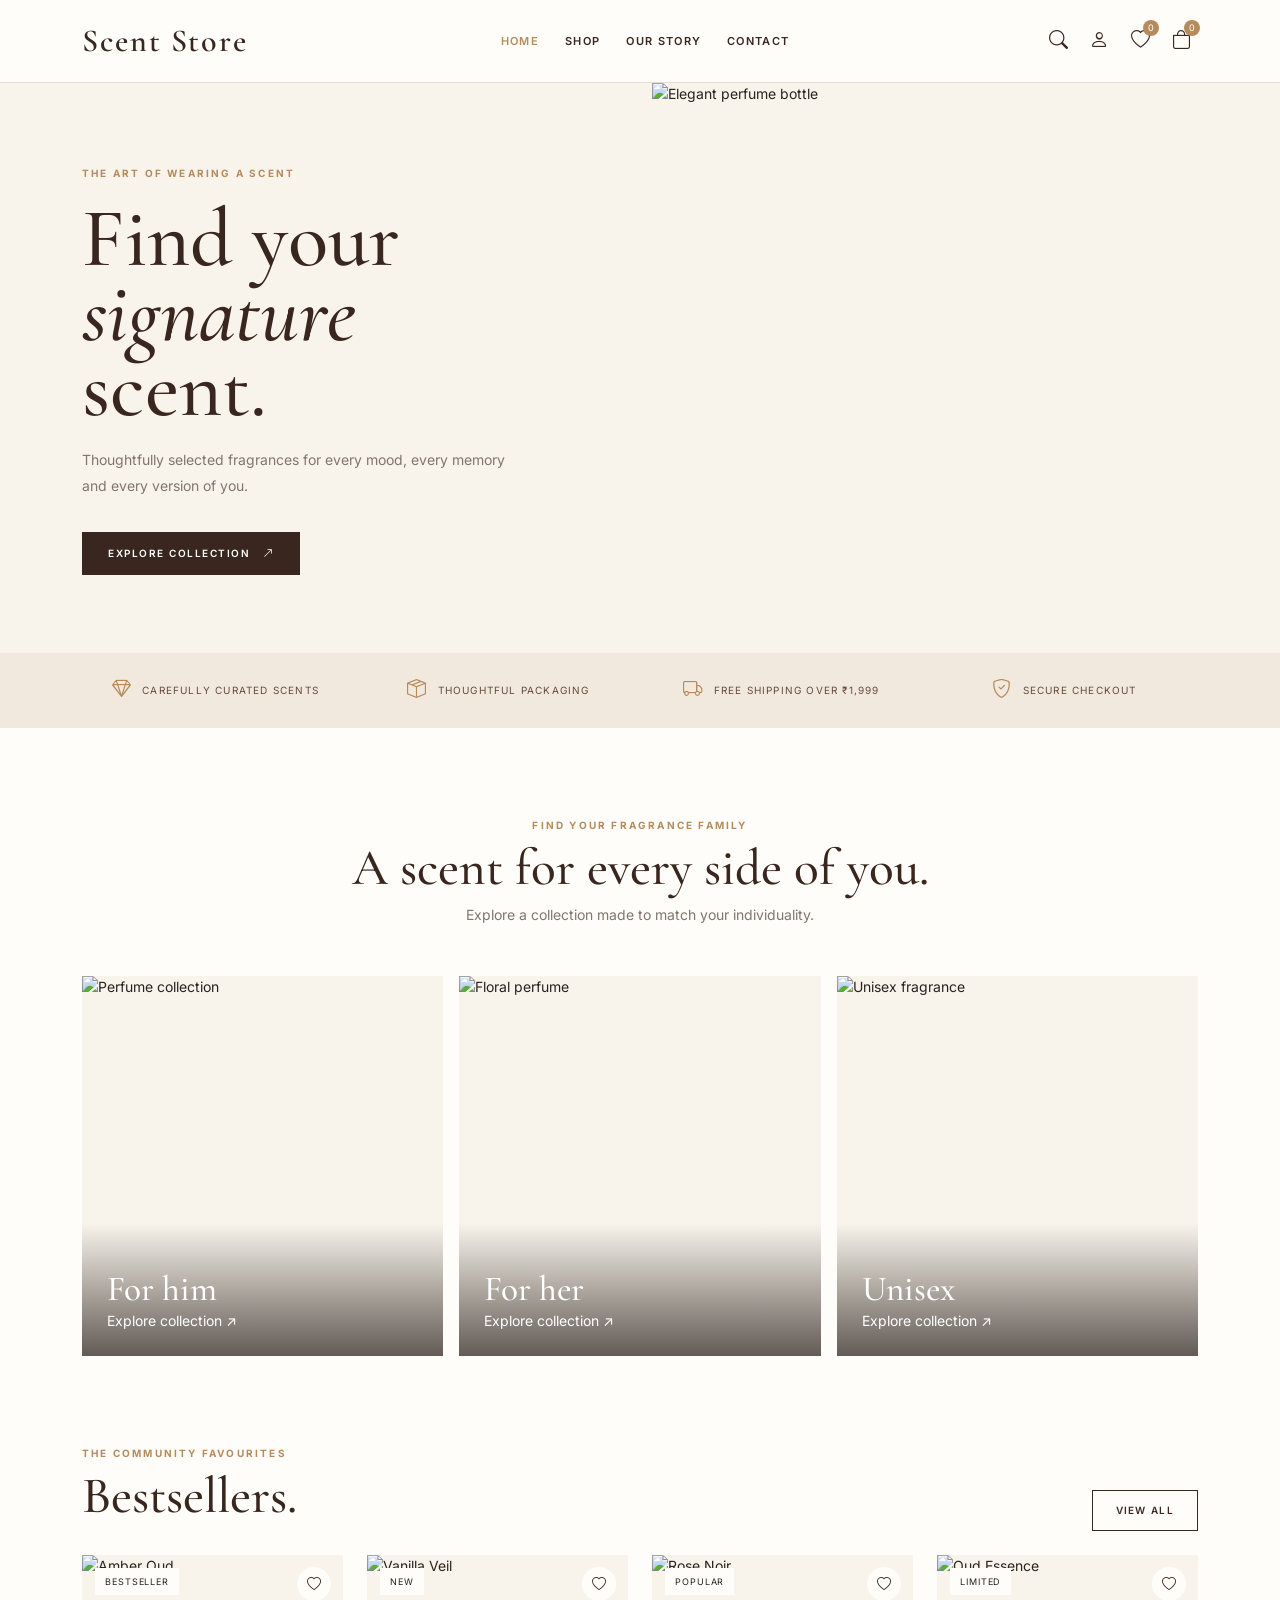
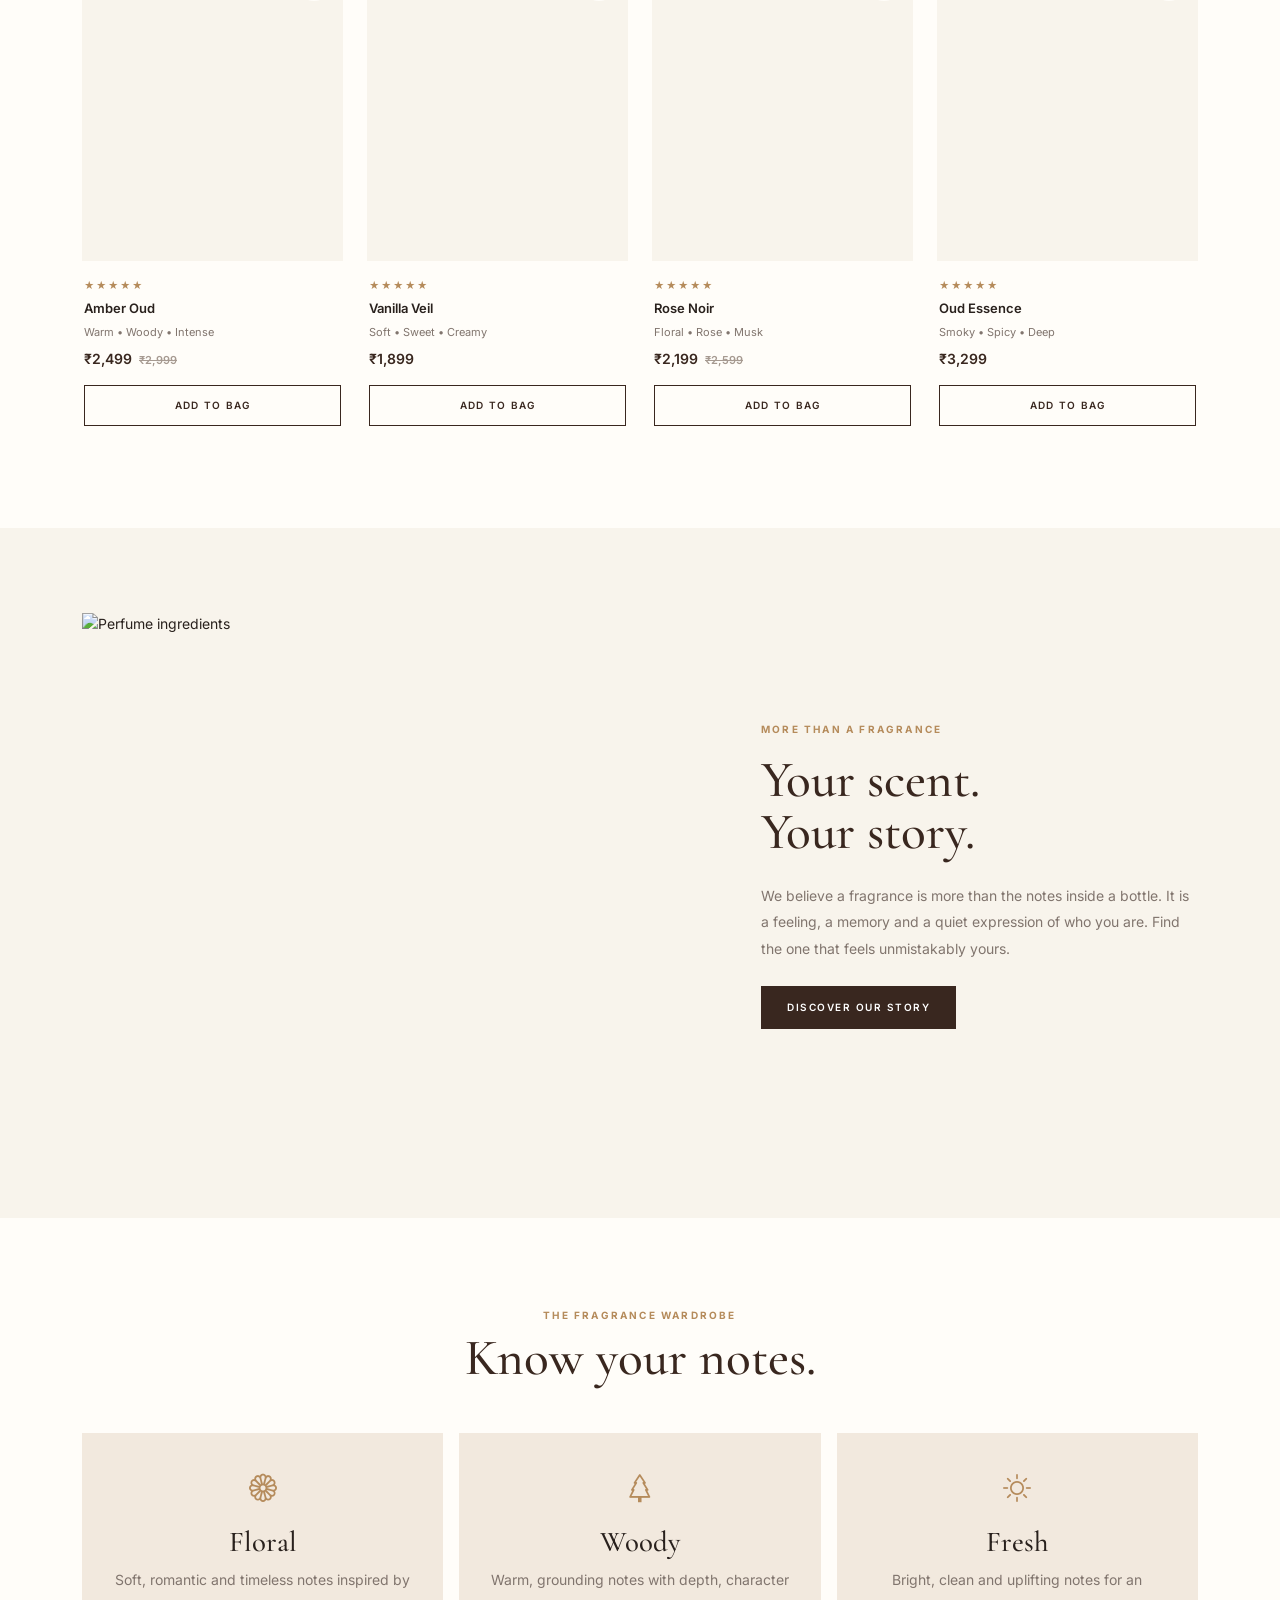
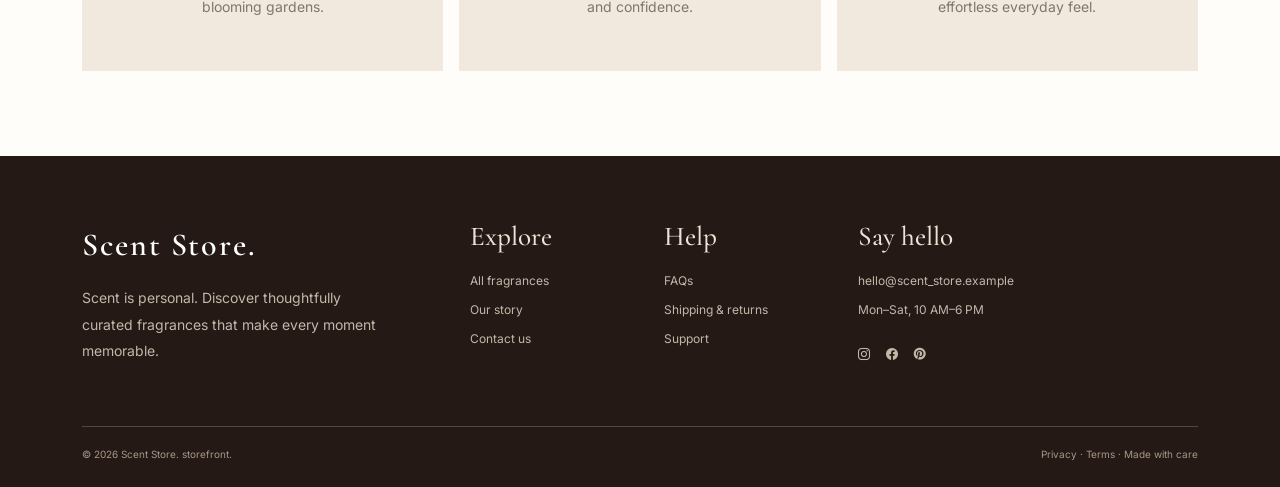
==== commit 1b26dc41: "changes-end" ====
--- a/index.html
+++ b/index.html
@@ -16,7 +16,7 @@
 </head>
 
 <body>
-    <div class="announcement">Complimentary shipping on orders above ₹1,999</div>
+    <!-- <div class="announcement">Complimentary shipping on orders above ₹1,999</div> -->
     <header class="site-header">
         <div class="container">
             <div class="header-main d-flex align-items-center justify-content-between">
@@ -261,7 +261,7 @@
             </div>
         </section>
     </main>
-    <section class="newsletter">
+    <!-- <section class="newsletter">
         <div class="container">
             <div class="row align-items-center g-4">
                 <div class="col-lg-6"><span class="eyebrow">A little note from us</span>
@@ -276,7 +276,7 @@
                 </div>
             </div>
         </div>
-    </section>
+    </section> -->
     <footer class="site-footer">
         <div class="container">
             <div class="row g-5">
--- a/assets/css/style.css
+++ b/assets/css/style.css
@@ -1,4 +1,692 @@
-:root{--cream:#f8f4ec;--cream-2:#eee5d8;--paper:#fffdf9;--choco:#39271f;--brown:#684a3b;--tan:#c9a98b;--gold:#b58b5b;--ink:#29211d;--muted:#81756e;--line:#e7ddd1}
-*{box-sizing:border-box}html{scroll-behavior:smooth}body{font-family:'Inter',sans-serif;background:var(--paper);color:var(--ink);font-size:14px}a{color:inherit;text-decoration:none}a:hover{color:var(--gold)}img{max-width:100%;display:block}button,.btn{transition:.25s ease}.serif,.brand-name,h1,h2,h3,h4{font-family:'Cormorant Garamond',serif}.brand-name{font-size:2rem;font-weight:600;letter-spacing:.06em;color:var(--choco)}.announcement{background:var(--choco);color:#fff;text-align:center;padding:9px 12px;font-size:11px;letter-spacing:.12em;text-transform:uppercase}.site-header{background:rgba(255,253,249,.97);border-bottom:1px solid var(--line);position:sticky;top:0;z-index:1000}.header-main{min-height:82px}.nav-link{font-size:11px;text-transform:uppercase;letter-spacing:.12em;font-weight:600;color:var(--choco)!important;padding:12px 13px!important}.nav-link:hover,.nav-link.active{color:var(--gold)!important}.header-icon{border:0;background:transparent;color:var(--choco);font-size:19px;padding:7px;position:relative}.count-badge{position:absolute;top:0;right:-2px;background:var(--gold);color:white;border-radius:50%;font-size:9px;width:16px;height:16px;display:grid;place-items:center}.btn-choco{background:var(--choco);color:#fff;border:1px solid var(--choco);border-radius:0;padding:13px 25px;text-transform:uppercase;font-size:10px;letter-spacing:.15em;font-weight:600}.btn-choco:hover{background:var(--gold);border-color:var(--gold);color:#fff}.btn-outline-choco{border:1px solid var(--choco);color:var(--choco);border-radius:0;padding:12px 23px;text-transform:uppercase;font-size:10px;letter-spacing:.13em;font-weight:600}.btn-outline-choco:hover{background:var(--choco);color:white}.eyebrow{font-size:10px;text-transform:uppercase;letter-spacing:.22em;color:var(--gold);font-weight:700}.section-title{font-size:clamp(2.2rem,4vw,3.4rem);line-height:1.02;color:var(--choco);font-weight:500}.section-copy{color:var(--muted);line-height:1.9}.hero{background:var(--cream);min-height:570px;display:flex;align-items:center;overflow:hidden}.hero-copy{padding:70px 0}.hero h1{font-size:clamp(3.4rem,6.5vw,6rem);line-height:.9;font-weight:500;color:var(--choco);margin:20px 0}.hero p{max-width:430px;color:var(--muted);line-height:1.9}.hero-image{height:570px;object-fit:cover;width:100%;object-position:center}.trust-strip{background:#f1e9de;padding:23px 0}.trust-item{font-size:10px;text-transform:uppercase;letter-spacing:.12em;color:var(--brown);display:flex;align-items:center;gap:10px;justify-content:center}.trust-item i{font-size:19px;color:var(--gold)}.section-pad{padding:85px 0}.category-card{position:relative;overflow:hidden;background:var(--cream);height:380px}.category-card img{width:100%;height:100%;object-fit:cover;transition:transform .6s}.category-card:hover img{transform:scale(1.05)}.category-overlay{position:absolute;inset:auto 0 0;padding:45px 25px 25px;background:linear-gradient(transparent,rgba(28,18,13,.68));color:white}.category-overlay h3{font-size:2.2rem;margin:0}.category-overlay a{font-size:10px;letter-spacing:.15em;text-transform:uppercase;border-bottom:1px solid #fff;padding-bottom:5px}.product-card{height:100%;position:relative}.product-image-wrap{position:relative;background:var(--cream);overflow:hidden;aspect-ratio:4/4.7}.product-image-wrap img{width:100%;height:100%;object-fit:cover;transition:transform .5s}.product-card:hover .product-image-wrap img{transform:scale(1.04)}.product-tag{position:absolute;top:13px;left:13px;background:#fffdf9;padding:7px 10px;font-size:9px;text-transform:uppercase;letter-spacing:.1em}.product-actions{position:absolute;right:12px;top:12px;display:grid;gap:8px}.product-actions button{border:0;background:#fffdf9;width:34px;height:34px;border-radius:50%;color:var(--choco)}.product-info{padding:17px 2px}.product-info h3{font-family:'Inter',sans-serif;font-size:13px;font-weight:600;margin:0 0 7px}.product-info p{color:var(--muted);font-size:11px;margin-bottom:8px}.price{font-weight:600;color:var(--choco)}.old-price{color:#a69a91;text-decoration:line-through;font-size:11px;margin-left:7px}.stars{color:var(--gold);font-size:10px;letter-spacing:2px}.editorial{background:var(--cream);overflow:hidden}.editorial-img{width:100%;height:520px;object-fit:cover}.note-card{background:#f2e9de;padding:35px 25px;text-align:center;height:100%}.note-card i{font-size:28px;color:var(--gold)}.note-card h3{font-size:1.8rem;margin:15px 0 8px}.newsletter{background:var(--choco);color:white;padding:65px 0}.newsletter h2{font-size:2.8rem}.newsletter p{color:#d7c9bd}.newsletter-form .form-control{border-radius:0;background:transparent;border:0;border-bottom:1px solid #9a8172;color:white;padding:13px 3px}.newsletter-form .form-control::placeholder{color:#c6b5a8}.site-footer{background:#241914;color:#eee2d6;padding:65px 0 25px}.footer-title{font-family:'Cormorant Garamond',serif;font-size:1.7rem;margin-bottom:18px}.footer-link{display:block;color:#c5b6aa;font-size:12px;margin:11px 0}.footer-link:hover{color:white}.footer-bottom{border-top:1px solid #59463b;margin-top:45px;padding-top:20px;color:#a99789;font-size:10px}.page-hero{background:var(--cream);padding:65px 0;text-align:center}.page-hero h1{font-size:3.6rem;color:var(--choco);margin:8px 0}.breadcrumb{justify-content:center;font-size:10px;text-transform:uppercase;letter-spacing:.1em;color:var(--muted)}.breadcrumb-item+.breadcrumb-item::before{color:var(--gold)}.form-control,.form-select{border-radius:0;border:1px solid var(--line);padding:13px;font-size:13px}.form-control:focus,.form-select:focus{border-color:var(--gold);box-shadow:0 0 0 .15rem rgba(181,139,91,.12)}.form-label{font-size:11px;text-transform:uppercase;letter-spacing:.1em;font-weight:600;color:var(--brown)}.content-card{background:#fff;border:1px solid var(--line);padding:28px}.filter-box{border:1px solid var(--line);padding:22px;margin-bottom:22px}.filter-box h3{font-family:'Inter',sans-serif;font-size:12px;text-transform:uppercase;letter-spacing:.12em;font-weight:700}.filter-check{display:block;color:var(--muted);font-size:12px;margin:12px 0}.product-detail-img{background:var(--cream);width:100%;height:560px;object-fit:cover}.quantity-control{display:flex;align-items:center;border:1px solid var(--line);width:max-content}.quantity-control button{border:0;background:transparent;padding:9px 14px}.quantity-control input{width:40px;text-align:center;border:0}.cart-table img{width:78px;height:90px;object-fit:cover;background:var(--cream)}.summary-row{display:flex;justify-content:space-between;padding:12px 0;border-bottom:1px solid var(--line);font-size:12px}.summary-row.total{font-weight:700;font-size:15px;color:var(--choco)}.auth-wrap{min-height:70vh;background:var(--cream);display:grid;place-items:center;padding:55px 15px}.auth-card{background:#fff;padding:45px;width:min(100%,480px);border:1px solid var(--line)}.about-image{height:540px;object-fit:cover;width:100%}.faq-item{border-bottom:1px solid var(--line);padding:18px 0}.faq-item summary{font-family:'Cormorant Garamond',serif;font-size:1.5rem;color:var(--choco);cursor:pointer}.faq-item p{color:var(--muted);line-height:1.8;padding-top:12px}.empty-state{text-align:center;padding:70px 20px;background:var(--cream)}.empty-state i{font-size:45px;color:var(--gold)}.mobile-menu-btn{border:0;background:none;font-size:23px;color:var(--choco)}.search-panel{display:none;background:#fff;padding:15px;border-top:1px solid var(--line)}.search-panel.show{display:block}
-@media(max-width:991px){.hero{min-height:auto}.hero-image{height:430px}.hero-copy{padding:55px 20px}.header-main{min-height:70px}.desktop-nav{display:none}.section-pad{padding:65px 0}.editorial-img{height:420px}}
-@media(max-width:575px){.hero-image{height:330px}.hero h1{font-size:3.5rem}.category-card{height:300px}.section-pad{padding:55px 0}.page-hero h1{font-size:2.8rem}.auth-card{padding:28px 22px}.product-detail-img{height:390px}.trust-item{justify-content:flex-start;padding:8px 20px}.brand-name{font-size:1.7rem}}
+:root {
+    --cream: #f8f4ec;
+    --cream-2: #eee5d8;
+    --paper: #fffdf9;
+    --choco: #39271f;
+    --brown: #684a3b;
+    --tan: #c9a98b;
+    --gold: #b58b5b;
+    --ink: #29211d;
+    --muted: #81756e;
+    --line: #e7ddd1
+}
+
+* {
+    box-sizing: border-box
+}
+
+html {
+    scroll-behavior: smooth
+}
+
+body {
+    font-family: 'Inter', sans-serif;
+    background: var(--paper);
+    color: var(--ink);
+    font-size: 14px
+}
+
+a {
+    color: inherit;
+    text-decoration: none
+}
+
+a:hover {
+    color: var(--gold)
+}
+
+img {
+    max-width: 100%;
+    display: block
+}
+
+button, .btn {
+    transition: .25s ease
+}
+
+.serif, .brand-name, h1, h2, h3, h4 {
+    font-family: 'Cormorant Garamond', serif
+}
+
+.brand-name {
+    font-size: 2rem;
+    font-weight: 600;
+    letter-spacing: .06em;
+    color: var(--choco)
+}
+
+.announcement {
+    background: var(--choco);
+    color: #fff;
+    text-align: center;
+    padding: 9px 12px;
+    font-size: 11px;
+    letter-spacing: .12em;
+    text-transform: uppercase
+}
+
+.site-header {
+    background: rgba(255, 253, 249, .97);
+    border-bottom: 1px solid var(--line);
+    position: sticky;
+    top: 0;
+    z-index: 1000
+}
+
+.header-main {
+    min-height: 82px
+}
+
+.nav-link {
+    font-size: 11px;
+    text-transform: uppercase;
+    letter-spacing: .12em;
+    font-weight: 600;
+    color: var(--choco) !important;
+    padding: 12px 13px !important
+}
+
+.nav-link:hover, .nav-link.active {
+    color: var(--gold) !important
+}
+
+.header-icon {
+    border: 0;
+    background: transparent;
+    color: var(--choco);
+    font-size: 19px;
+    padding: 7px;
+    position: relative
+}
+
+.count-badge {
+    position: absolute;
+    top: 0;
+    right: -2px;
+    background: var(--gold);
+    color: white;
+    border-radius: 50%;
+    font-size: 9px;
+    width: 16px;
+    height: 16px;
+    display: grid;
+    place-items: center
+}
+
+.btn-choco {
+    background: var(--choco);
+    color: #fff;
+    border: 1px solid var(--choco);
+    border-radius: 0;
+    padding: 13px 25px;
+    text-transform: uppercase;
+    font-size: 10px;
+    letter-spacing: .15em;
+    font-weight: 600
+}
+
+.btn-choco:hover {
+    background: var(--gold);
+    border-color: var(--gold);
+    color: #fff
+}
+
+.btn-outline-choco {
+    border: 1px solid var(--choco);
+    color: var(--choco);
+    border-radius: 0;
+    padding: 12px 23px;
+    text-transform: uppercase;
+    font-size: 10px;
+    letter-spacing: .13em;
+    font-weight: 600
+}
+
+.btn-outline-choco:hover {
+    background: var(--choco);
+    color: white
+}
+
+.eyebrow {
+    font-size: 10px;
+    text-transform: uppercase;
+    letter-spacing: .22em;
+    color: var(--gold);
+    font-weight: 700
+}
+
+.section-title {
+    font-size: clamp(2.2rem, 4vw, 3.4rem);
+    line-height: 1.02;
+    color: var(--choco);
+    font-weight: 500
+}
+
+.section-copy {
+    color: var(--muted);
+    line-height: 1.9
+}
+
+.hero {
+    background: var(--cream);
+    min-height: 570px;
+    display: flex;
+    align-items: center;
+    overflow: hidden
+}
+
+.hero-copy {
+    padding: 70px 0
+}
+
+.hero h1 {
+    font-size: clamp(3.4rem, 6.5vw, 6rem);
+    line-height: .9;
+    font-weight: 500;
+    color: var(--choco);
+    margin: 20px 0
+}
+
+.hero p {
+    max-width: 430px;
+    color: var(--muted);
+    line-height: 1.9
+}
+
+.hero-image {
+    height: 570px;
+    object-fit: cover;
+    width: 100%;
+    object-position: center
+}
+
+.trust-strip {
+    background: #f1e9de;
+    padding: 23px 0
+}
+
+.trust-item {
+    font-size: 10px;
+    text-transform: uppercase;
+    letter-spacing: .12em;
+    color: var(--brown);
+    display: flex;
+    align-items: center;
+    gap: 10px;
+    justify-content: center
+}
+
+.trust-item i {
+    font-size: 19px;
+    color: var(--gold)
+}
+
+.section-pad {
+    padding: 85px 0
+}
+
+.category-card {
+    position: relative;
+    overflow: hidden;
+    background: var(--cream);
+    height: 380px
+}
+
+.category-card img {
+    width: 100%;
+    height: 100%;
+    object-fit: cover;
+    transition: transform .6s
+}
+
+.category-card:hover img {
+    transform: scale(1.05)
+}
+
+.category-overlay {
+    position: absolute;
+    inset: auto 0 0;
+    padding: 45px 25px 25px;
+    background: linear-gradient(transparent, rgba(28, 18, 13, .68));
+    color: white
+}
+
+.category-overlay h3 {
+    font-size: 2.2rem;
+    margin: 0
+}
+
+.category-overlay a {
+    font-size: 10px;
+    letter-spacing: .15em;
+    text-transform: uppercase;
+    border-bottom: 1px solid #fff;
+    padding-bottom: 5px
+}
+
+.product-card {
+    height: 100%;
+    position: relative
+}
+
+.product-image-wrap {
+    position: relative;
+    background: var(--cream);
+    overflow: hidden;
+    aspect-ratio: 4/4.7
+}
+
+.product-image-wrap img {
+    width: 100%;
+    height: 100%;
+    object-fit: cover;
+    transition: transform .5s
+}
+
+.product-card:hover .product-image-wrap img {
+    transform: scale(1.04)
+}
+
+.product-tag {
+    position: absolute;
+    top: 13px;
+    left: 13px;
+    background: #fffdf9;
+    padding: 7px 10px;
+    font-size: 9px;
+    text-transform: uppercase;
+    letter-spacing: .1em
+}
+
+.product-actions {
+    position: absolute;
+    right: 12px;
+    top: 12px;
+    display: grid;
+    gap: 8px
+}
+
+.product-actions button {
+    border: 0;
+    background: #fffdf9;
+    width: 34px;
+    height: 34px;
+    border-radius: 50%;
+    color: var(--choco)
+}
+
+.product-info {
+    padding: 17px 2px
+}
+
+.product-info h3 {
+    font-family: 'Inter', sans-serif;
+    font-size: 13px;
+    font-weight: 600;
+    margin: 0 0 7px
+}
+
+.product-info p {
+    color: var(--muted);
+    font-size: 11px;
+    margin-bottom: 8px
+}
+
+.price {
+    font-weight: 600;
+    color: var(--choco)
+}
+
+.old-price {
+    color: #a69a91;
+    text-decoration: line-through;
+    font-size: 11px;
+    margin-left: 7px
+}
+
+.stars {
+    color: var(--gold);
+    font-size: 10px;
+    letter-spacing: 2px
+}
+
+.editorial {
+    background: var(--cream);
+    overflow: hidden
+}
+
+.editorial-img {
+    width: 100%;
+    height: 520px;
+    object-fit: cover
+}
+
+.note-card {
+    background: #f2e9de;
+    padding: 35px 25px;
+    text-align: center;
+    height: 100%
+}
+
+.note-card i {
+    font-size: 28px;
+    color: var(--gold)
+}
+
+.note-card h3 {
+    font-size: 1.8rem;
+    margin: 15px 0 8px
+}
+
+.newsletter {
+    background: var(--choco);
+    color: white;
+    padding: 65px 0
+}
+
+.newsletter h2 {
+    font-size: 2.8rem
+}
+
+.newsletter p {
+    color: #d7c9bd
+}
+
+.newsletter-form .form-control {
+    border-radius: 0;
+    background: transparent;
+    border: 0;
+    border-bottom: 1px solid #9a8172;
+    color: white;
+    padding: 13px 3px
+}
+
+.newsletter-form .form-control::placeholder {
+    color: #c6b5a8
+}
+
+.site-footer {
+    background: #241914;
+    color: #eee2d6;
+    padding: 65px 0 25px
+}
+
+.footer-title {
+    font-family: 'Cormorant Garamond', serif;
+    font-size: 1.7rem;
+    margin-bottom: 18px
+}
+
+.footer-link {
+    display: block;
+    color: #c5b6aa;
+    font-size: 12px;
+    margin: 11px 0
+}
+
+.footer-link:hover {
+    color: white
+}
+
+.footer-bottom {
+    border-top: 1px solid #59463b;
+    margin-top: 45px;
+    padding-top: 20px;
+    color: #a99789;
+    font-size: 10px
+}
+
+.page-hero {
+    background: var(--cream);
+    padding: 65px 0;
+    text-align: center
+}
+
+.page-hero h1 {
+    font-size: 3.6rem;
+    color: var(--choco);
+    margin: 8px 0
+}
+
+.breadcrumb {
+    justify-content: center;
+    font-size: 10px;
+    text-transform: uppercase;
+    letter-spacing: .1em;
+    color: var(--muted)
+}
+
+.breadcrumb-item+.breadcrumb-item::before {
+    color: var(--gold)
+}
+
+.form-control, .form-select {
+    border-radius: 0;
+    border: 1px solid var(--line);
+    padding: 13px;
+    font-size: 13px
+}
+
+.form-control:focus, .form-select:focus {
+    border-color: var(--gold);
+    box-shadow: 0 0 0 .15rem rgba(181, 139, 91, .12)
+}
+
+.form-label {
+    font-size: 11px;
+    text-transform: uppercase;
+    letter-spacing: .1em;
+    font-weight: 600;
+    color: var(--brown)
+}
+
+.content-card {
+    background: #fff;
+    border: 1px solid var(--line);
+    padding: 28px
+}
+
+.filter-box {
+    border: 1px solid var(--line);
+    padding: 22px;
+    margin-bottom: 22px
+}
+
+.filter-box h3 {
+    font-family: 'Inter', sans-serif;
+    font-size: 12px;
+    text-transform: uppercase;
+    letter-spacing: .12em;
+    font-weight: 700
+}
+
+.filter-check {
+    display: block;
+    color: var(--muted);
+    font-size: 12px;
+    margin: 12px 0
+}
+
+.product-detail-img {
+    background: var(--cream);
+    width: 100%;
+    height: 560px;
+    object-fit: cover
+}
+
+.quantity-control {
+    display: flex;
+    align-items: center;
+    border: 1px solid var(--line);
+    width: max-content
+}
+
+.quantity-control button {
+    border: 0;
+    background: transparent;
+    padding: 9px 14px
+}
+
+.quantity-control input {
+    width: 40px;
+    text-align: center;
+    border: 0
+}
+
+.cart-table img {
+    width: 78px;
+    height: 90px;
+    object-fit: cover;
+    background: var(--cream)
+}
+
+.summary-row {
+    display: flex;
+    justify-content: space-between;
+    padding: 12px 0;
+    border-bottom: 1px solid var(--line);
+    font-size: 12px
+}
+
+.summary-row.total {
+    font-weight: 700;
+    font-size: 15px;
+    color: var(--choco)
+}
+
+.auth-wrap {
+    min-height: 70vh;
+    background: var(--cream);
+    display: grid;
+    place-items: center;
+    padding: 55px 15px
+}
+
+.auth-card {
+    background: #fff;
+    padding: 45px;
+    width: min(100%, 480px);
+    border: 1px solid var(--line)
+}
+
+.about-image {
+    height: 540px;
+    object-fit: cover;
+    width: 100%
+}
+
+.faq-item {
+    border-bottom: 1px solid var(--line);
+    padding: 18px 0
+}
+
+.faq-item summary {
+    font-family: 'Cormorant Garamond', serif;
+    font-size: 1.5rem;
+    color: var(--choco);
+    cursor: pointer
+}
+
+.faq-item p {
+    color: var(--muted);
+    line-height: 1.8;
+    padding-top: 12px
+}
+
+.empty-state {
+    text-align: center;
+    padding: 70px 20px;
+    background: var(--cream)
+}
+
+.empty-state i {
+    font-size: 45px;
+    color: var(--gold)
+}
+
+.mobile-menu-btn {
+    border: 0;
+    background: none;
+    font-size: 23px;
+    color: var(--choco)
+}
+
+.search-panel {
+    display: none;
+    background: #fff;
+    padding: 15px;
+    border-top: 1px solid var(--line)
+}
+
+.search-panel.show {
+    display: block
+}
+
+@media(max-width:991px) {
+    .hero {
+        min-height: auto
+    }
+
+    .hero-image {
+        height: 430px
+    }
+
+    .hero-copy {
+        padding: 55px 20px
+    }
+
+    .header-main {
+        min-height: 70px
+    }
+
+    .desktop-nav {
+        display: none
+    }
+
+    .section-pad {
+        padding: 65px 0
+    }
+
+    .editorial-img {
+        height: 420px
+    }
+}
+
+@media(max-width:575px) {
+    .hero-image {
+        height: 330px
+    }
+
+    .hero h1 {
+        font-size: 3.5rem
+    }
+
+    .category-card {
+        height: 300px
+    }
+
+    .section-pad {
+        padding: 55px 0
+    }
+
+    .page-hero h1 {
+        font-size: 2.8rem
+    }
+
+    .auth-card {
+        padding: 28px 22px
+    }
+
+    .product-detail-img {
+        height: 390px
+    }
+
+    .trust-item {
+        justify-content: flex-start;
+        padding: 8px 20px
+    }
+
+    .brand-name {
+        font-size: 1.7rem
+    }
+}
